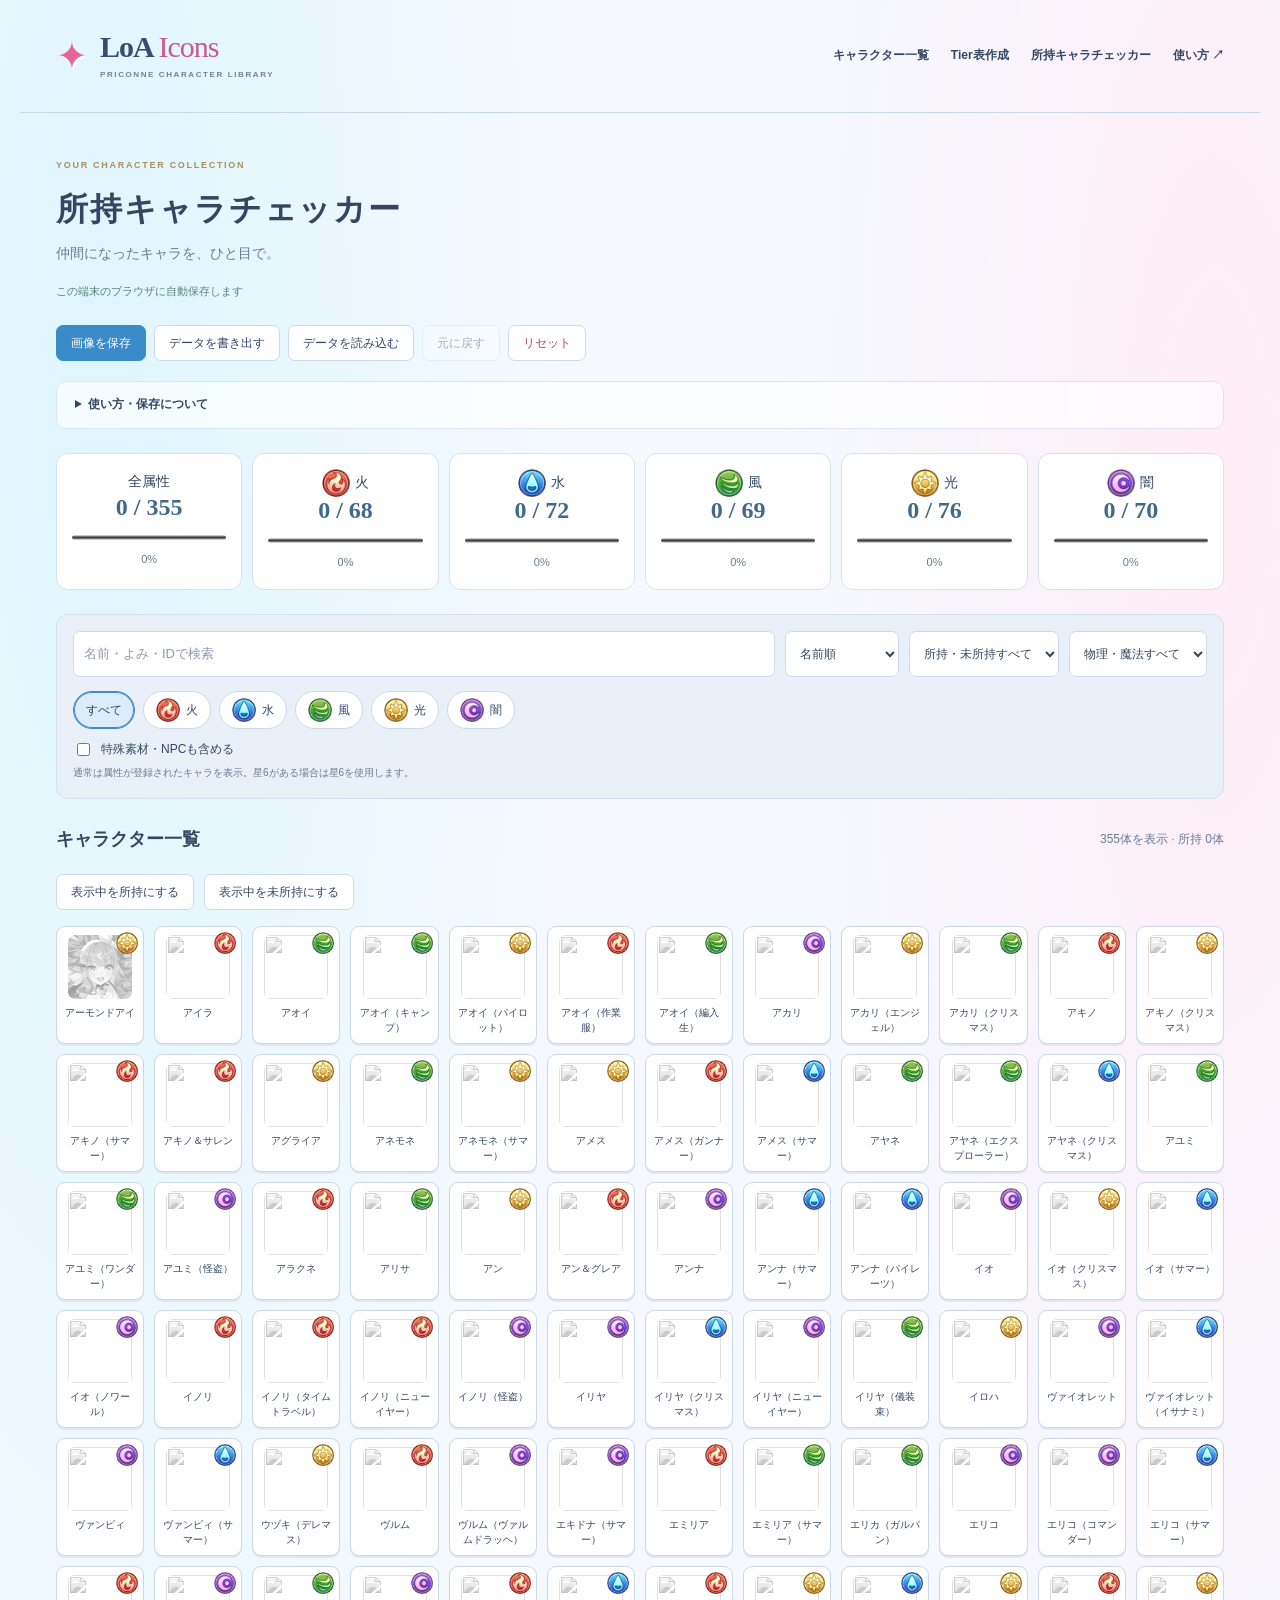
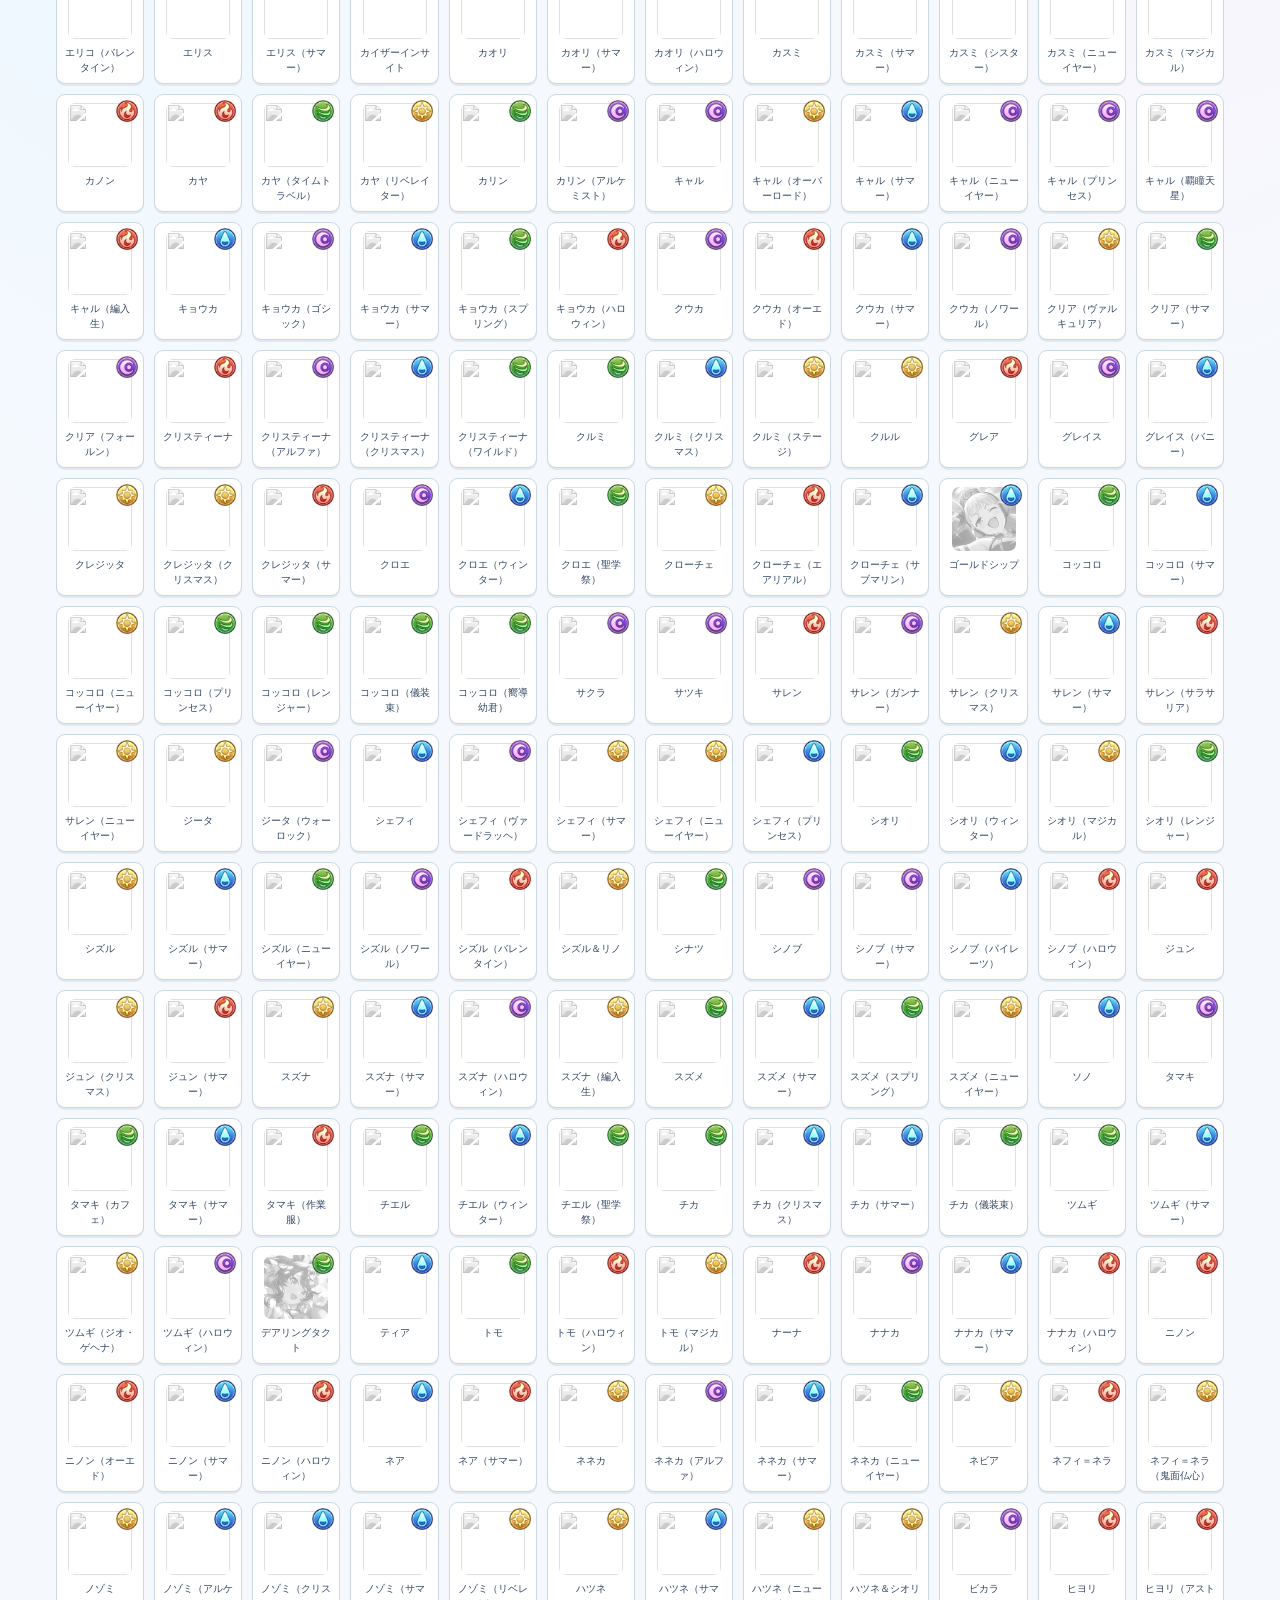
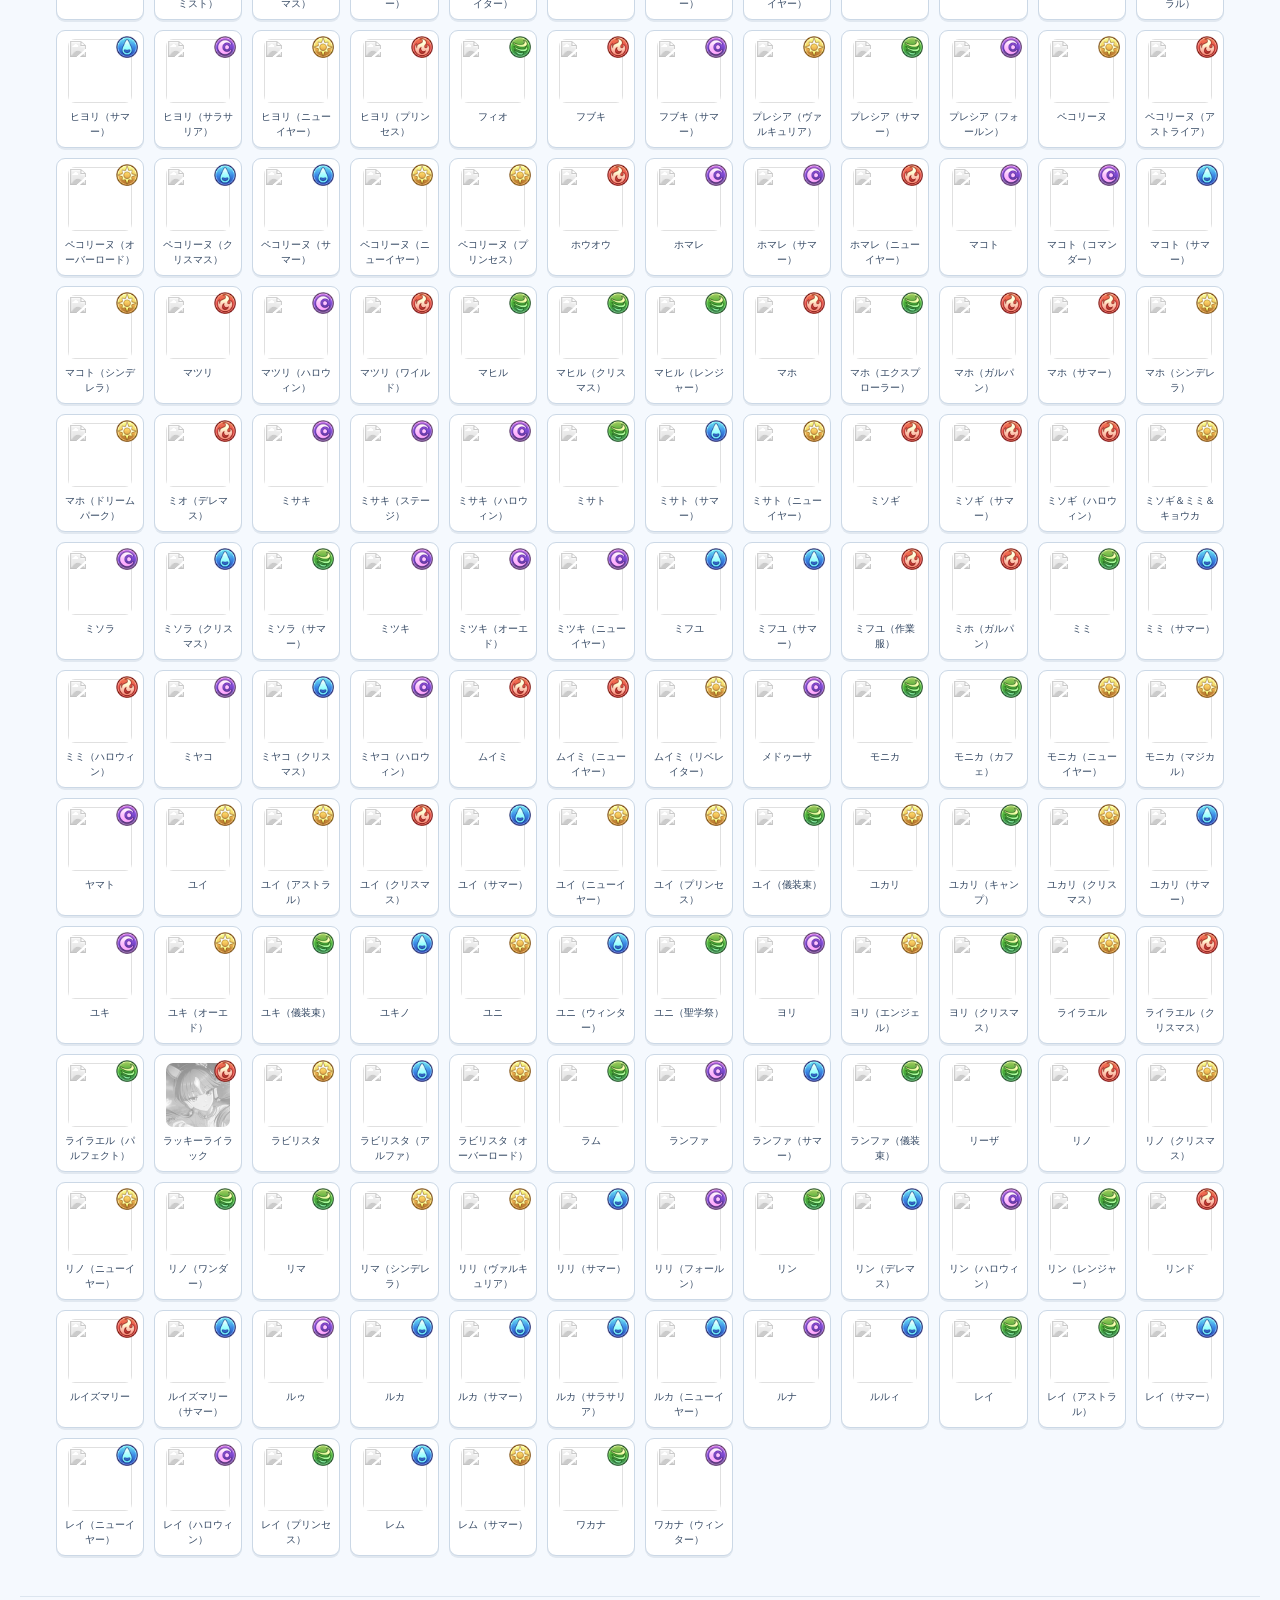
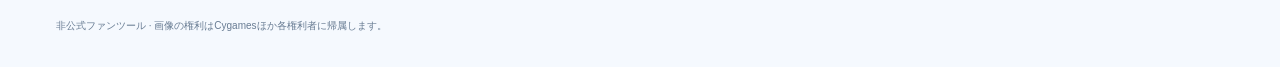
==== site/owned.html @ a9ca0b7a "Add editable tier lists and ownership checker with element icons" ====
<!doctype html><html lang="ja"><head><meta charset="utf-8"><meta name="viewport" content="width=device-width,initial-scale=1"><title>所持キャラチェッカー｜LoA Icons</title><link rel="stylesheet" href="style.css?v=tools1"><link rel="stylesheet" href="tools.css?v=tools1"></head><body data-tool="owned"><header class="top"><a class="brand" href="./"><span class="brand-gem" aria-hidden="true">✦</span><span class="brand-title">LoA <b>Icons</b><small>PRICONNE CHARACTER LIBRARY</small></span></a><nav><a href="./#library">キャラクター一覧</a><a href="tier.html">Tier表作成</a><a href="owned.html">所持キャラチェッカー</a><a class="source" href="./#guide">使い方 <span aria-hidden="true">↗</span></a></nav></header><main class="workshop"><section class="tool-intro"><span class="section-kicker">YOUR CHARACTER COLLECTION</span><h1>所持キャラチェッカー</h1><p>仲間になったキャラを、ひと目で。</p><span id="save-status" role="status">この端末のブラウザに自動保存します</span></section>
 <div class="tool-actions"><button id="download-image" class="primary">画像を保存</button><button id="backup">データを書き出す</button><label class="file-button">データを読み込む<input type="file" id="restore" accept="application/json,.json"></label><button id="undo">元に戻す</button><button id="reset" class="danger">リセット</button></div>
 <details class="tool-guide"><summary>使い方・保存について</summary><p>キャラをクリックすると所持／未所持が切り替わります。「表示中を所持にする」で絞り込んだ範囲をまとめて登録できます。所持情報はTier表の絞り込みにも反映されます。</p><p>保存先はこの端末・このブラウザです。端末を移す前やブラウザのデータ削除前には「データを書き出す」でバックアップしてください。画像出力はPNGです。所持データとTier表のバックアップはそれぞれ別です。</p></details>
 <section id="editor"></section>
 <section class="tool-filter" aria-label="キャラクターの絞り込み"><div class="filter-top"><input id="tool-search" type="search" aria-label="キャラを検索" placeholder="名前・よみ・IDで検索"><select id="tool-sort" aria-label="並び順"><option value="name">名前順</option><option value="formation">隊列順</option><option value="id-desc">IDの大きい順</option></select><select id="owned-filter" aria-label="所持状態"><option value="all">所持・未所持すべて</option><option value="yes">所持のみ</option><option value="no">未所持のみ</option></select><select id="attack-filter" aria-label="攻撃方法"><option value="all">物理・魔法すべて</option><option>物理</option><option>魔法</option></select></div><div id="elements" class="element-filters" aria-label="属性"></div><label class="special-toggle"><input type="checkbox" id="include-special">特殊素材・NPCも含める</label><small>通常は属性が登録されたキャラを表示。星6がある場合は星6を使用します。</small></section>
 <section id="collection"><div class="collection-heading"><h2>キャラクター一覧</h2><span id="tool-count" aria-live="polite">読み込み中…</span></div><div id="bulk-actions"></div><div id="pool" class="mini-grid"></div><p id="no-results" hidden>条件に一致するキャラはいません。</p></section><p id="tool-message" role="status"></p></main><footer>非公式ファンツール · 画像の権利はCygamesほか各権利者に帰属します。</footer><script src="formation.js?v=formation1" defer></script><script src="tools.js?v=tools1" defer></script></body></html>
---- site/style.css ----
:root{--ink:#334762;--muted:#687c93;--blue:#2488ce;--pink:#e56699;--gold:#ceb98a;--line:#dce5ef;--paper:#f5f9fe}*{box-sizing:border-box}html{scroll-behavior:smooth;scroll-padding-top:24px}body{margin:0;color:var(--ink);background:radial-gradient(ellipse at 8% 7%,#dff6ff 0,transparent 28%),radial-gradient(ellipse at 95% 10%,#ffedf7 0,transparent 25%),#f5f9fe;font:14px/1.8 -apple-system,BlinkMacSystemFont,'Hiragino Kaku Gothic ProN','Noto Sans JP',sans-serif}button,input,select,textarea{font:inherit}button,a,select{-webkit-tap-highlight-color:transparent}a{color:inherit}button{cursor:pointer}button:focus-visible,a:focus-visible,select:focus-visible,input:focus-visible{outline:3px solid #da5691;outline-offset:4px}.top{max-width:1240px;margin:auto;padding:22px 36px;display:flex;justify-content:space-between;align-items:center;border-bottom:1px solid #c6d9eb}.brand{display:flex;align-items:center;gap:12px;text-decoration:none}.brand-gem{font-size:38px;color:var(--pink);text-shadow:2px 2px 0 white}.brand-title{font:700 30px/1.05 Georgia,serif;letter-spacing:-1px;color:#354d71}.brand-title b{color:#c95b8b;font-weight:500}.brand-title small{display:block;font:600 8px/1.5 sans-serif;letter-spacing:1.6px;color:#71829b;margin-top:7px}.top nav{display:flex;gap:28px;font-size:12px;font-weight:600}.top nav a{text-decoration:none}.top nav a:hover{color:var(--pink)}main{max-width:1240px;margin:auto;padding:0 36px}.intro{position:relative;display:grid;grid-template-columns:1.15fr 1fr;align-items:center;padding:44px 18px 0;gap:20px}.eyebrow{color:#6a88ac;font-size:10px;font-weight:700;letter-spacing:.15em}.eyebrow>span{color:var(--pink);font-size:20px;vertical-align:middle;margin-right:7px}h1{font-size:clamp(25px,3.3vw,40px);line-height:1.65;font-weight:750;letter-spacing:.045em;margin:17px 0 12px}h1 em{font-style:normal;color:#398dc5;position:relative}h1 em:after{content:'';position:absolute;left:0;bottom:-7px;width:100%;height:5px;background:linear-gradient(90deg,#a6dff5,#f4bbd5);border-radius:50%}.intro p{color:var(--muted);font-size:13px;line-height:2}.hero-link{display:inline-flex;align-items:center;gap:35px;text-decoration:none;margin-top:12px;color:#fff;background:#d95c90;padding:10px 24px;border:1px solid #cb4c7f;border-radius:30px;box-shadow:inset 0 1px 0 #ffffff80,0 4px 0 #e9cddd;font-size:12px;font-weight:700}.hero-link:hover{background:#c34b7e}.hero-art{position:relative;height:290px;isolation:isolate}.orbit{position:absolute;width:290px;height:250px;left:50%;top:10px;transform:translateX(-50%) rotate(-15deg);border:1px solid #c3ddec;border-radius:50%;background:radial-gradient(ellipse,#ffffffc7,transparent 70%)}.orbit:after{content:'';position:absolute;inset:-18px 16px;border:1px dashed #b6d7ec;border-radius:50%;transform:rotate(40deg)}.hero-portrait{position:absolute;top:70px;left:50%;padding:7px 7px 0;background:linear-gradient(#fff,#f9f4ed);border:1px solid var(--gold);outline:3px solid #ffffffa6;border-radius:15px;box-shadow:0 12px 25px #466b8c23;text-align:center;width:134px}.hero-portrait img{display:block;width:118px;height:118px;border-radius:9px}.hero-portrait span{display:block;font-size:10px;font-weight:700;padding:5px}.kokkoro{transform:translateX(-155%) rotate(-13deg);top:91px}.pecorine{transform:translateX(-50%) rotate(-2deg);z-index:2;top:36px;width:150px}.pecorine img{width:134px;height:134px}.kyaru{transform:translateX(53%) rotate(13deg);top:91px}.hero-caption{position:absolute;bottom:0;width:100%;text-align:center;letter-spacing:.18em;font-size:8px;color:#7f8aa2}.spark{position:absolute;color:#d6ae65;font-size:35px}.spark-one{left:12%;top:16px}.spark-two{right:13%;top:23px;font-size:22px}.facts{grid-column:1/-1;display:flex;justify-content:center;align-items:center;gap:0;flex-wrap:wrap;font-size:11px;color:var(--muted);margin-top:20px;padding:16px 0;border-top:1px solid #d7e3ef;border-bottom:1px solid #d7e3ef}.facts>span{padding:0 32px;border-right:1px solid #d7e3ef}.facts>span:last-child{border:0}.facts b{color:#435b7d;font:600 25px/1 Georgia,serif;margin-right:7px;font-variant-numeric:tabular-nums}.live-dot{display:inline-block;width:6px;height:6px;background:#6cad94;border-radius:50%;margin-right:7px}.format-label{margin-left:14px;background:#e8eef8;border:1px solid #d9e3f2;border-radius:4px;padding:2px 6px;font-size:10px}.library{padding-top:32px}.section-heading{display:flex;justify-content:space-between;align-items:end;margin-bottom:18px}.section-kicker{font-size:9px;letter-spacing:.19em;font-weight:650;color:#ac8f5d}.section-heading h2{font-size:21px;margin:2px 0 0;letter-spacing:.08em}.section-heading p{font-size:11px;color:var(--muted);margin:0 0 3px}.toolbar{display:flex;gap:12px;padding:12px;background:#e9f0f8;border:1px solid #d4e0ed;border-radius:12px;box-shadow:inset 0 1px 0 white}.searchbox{display:flex;align-items:center;gap:10px;border:1px solid #cddbe9;background:#fff;flex:1;padding:7px 14px;border-radius:7px;box-shadow:inset 0 2px 3px #5b88a909}.searchbox>span{font-size:27px;line-height:1;color:#78a5c9}input{border:0;background:transparent;width:100%;min-width:0;padding:5px;color:var(--ink);font-size:13px}input::placeholder{color:#8d9aaf}kbd{font:12px monospace;border:1px solid var(--line);border-radius:4px;padding:2px 6px;color:var(--muted)}select{border:1px solid #cddbe9;border-radius:7px;padding:10px;background:#fff;color:var(--ink);font-size:12px}.resultline{display:flex;justify-content:space-between;align-items:center;margin:9px 3px 14px;color:var(--muted);font-size:11px}.text-button{border:0;background:transparent;text-decoration:underline;color:#5c80a5}.grid{display:grid;grid-template-columns:repeat(6,minmax(0,1fr));gap:16px}.card{position:relative;background:linear-gradient(155deg,#fff 40%,#f3f7fd);border:1px solid #c9bb9f;border-radius:12px;padding:18px 12px 12px;min-width:0;box-shadow:inset 0 0 0 3px #fff,0 3px 0 #dce4ef;transition:transform .2s,box-shadow .2s}.card:before{content:'✧';position:absolute;top:6px;right:10px;color:#cbb183;font-size:15px}.card:hover{transform:translateY(-4px);box-shadow:inset 0 0 0 3px #fff,0 8px 20px #537ba320;border-color:#b99555}.portrait{width:100px;height:100px;display:block;margin:2px auto 12px;border-radius:10px;box-shadow:0 0 0 2px #fff,0 0 0 3px #d9c390,0 5px 10px #57748a20}.card h2{font-size:12px;line-height:1.6;margin:0;min-height:39px;text-align:center;font-weight:700;overflow-wrap:anywhere}.asset-id{font:9px/1.8 ui-monospace,monospace;color:#8b96a7;text-align:center;margin:4px 0 10px;letter-spacing:.03em}.variants{display:flex;justify-content:center;gap:4px;min-height:28px;margin-bottom:12px;flex-wrap:wrap}.variant{padding:3px 8px;border:1px solid #d8e0ec;border-radius:5px;font-size:10px;background:white;color:#7b89a0}.variant[aria-pressed=true]{background:#fff0f6;color:#bf4d80;border-color:#e3a9c3;font-weight:700;box-shadow:inset 0 1px 0 white}.copy{background:linear-gradient(#68c4f6 0,#3c9fe0 45%,#2784cc 49%,#3e9ee5 100%);border:1px solid #bda67b;color:#fff;text-shadow:0 1px 1px #2a6290;border-radius:7px;width:100%;padding:9px 2px;font-size:11px;font-weight:700;box-shadow:inset 0 0 0 2px #ffffff80,0 2px 0 #d1dce9}.copy:hover{filter:brightness(1.08)}.links{display:flex;justify-content:center;gap:10px;font-size:9px;color:var(--muted);margin-top:11px;white-space:nowrap}.links a{text-decoration:none}.links button{font-size:9px!important}.links a:hover{text-decoration:underline}.more{display:block;margin:32px auto;border:1px solid #c6b38e;background:linear-gradient(#fff,#edf3fa);color:#587493;padding:10px 40px;border-radius:8px;box-shadow:inset 0 0 0 2px #fff;font-size:12px}.empty{text-align:center;padding:60px 12px}.help{display:grid;grid-template-columns:1fr 1.4fr;gap:40px;border:1px solid #d6dfeb;border-radius:12px;background:#ffffffa6;margin:44px 0 32px;padding:28px 32px}.help h2{font-size:15px;margin:7px 0}.help p,.help small{font-size:12px;color:var(--muted)}footer{max-width:1240px;margin:auto;padding:20px 36px 32px;font-size:10px;color:var(--muted);border-top:1px solid var(--line)}footer a{margin-left:16px}#toast{position:fixed;bottom:26px;left:50%;transform:translate(-50%,15px);opacity:0;background:#365776;color:white;border:1px solid #afcce0;border-radius:10px;padding:13px 22px;box-shadow:0 6px 25px #26435b30;pointer-events:none;transition:opacity .15s,transform .15s;font-size:12px;z-index:10}#toast.show{opacity:1;transform:translate(-50%,0)}dialog{border:1px solid var(--gold);border-radius:14px;max-width:min(600px,90vw);padding:24px;color:var(--ink)}dialog::backdrop{background:#263d5b77}textarea{width:100%;min-height:110px;font-size:13px}dialog button{padding:8px 20px;margin-top:12px}[hidden]{display:none!important}@media(max-width:1100px){.grid{grid-template-columns:repeat(5,minmax(0,1fr))}.intro{padding-left:0;padding-right:0}.hero-art{transform:scale(.88)}}@media(max-width:850px){.grid{grid-template-columns:repeat(4,minmax(0,1fr))}.intro{grid-template-columns:1fr 1fr}.hero-art{transform:scale(.72);margin:0 -30px}.intro p{font-size:12px}.facts>span{padding:0 20px}}@media(max-width:650px){.top{padding:17px 20px}.top nav{gap:14px;font-size:10px}.brand-title{font-size:25px}.brand-title small{font-size:6px}.brand-gem{font-size:29px}main{padding:0 18px}.intro{grid-template-columns:1fr;padding-top:27px;gap:0;text-align:center}.intro-copy{z-index:3}h1{font-size:28px}.hero-art{height:250px;transform:scale(.8);margin:-5px 0 -20px}.facts{margin-top:0;padding:15px 0}.facts>span{padding:0 12px;font-size:10px}.facts b{font-size:22px}.format-label{display:none}.grid{grid-template-columns:repeat(3,minmax(0,1fr));gap:12px}.section-heading{align-items:start;gap:8px}.section-heading h2{font-size:19px}.section-heading p{max-width:125px;font-size:10px;text-align:right;padding-top:14px}.toolbar{padding:8px;gap:8px}.searchbox{padding:6px 8px}.searchbox input{font-size:12px}kbd{display:none}select{max-width:100px;font-size:11px}.portrait{width:86px;height:86px}.card{padding:15px 9px 12px}.help{grid-template-columns:1fr;gap:20px;padding:24px}.help p{margin-bottom:0}footer{padding:20px}#toast{width:90%;text-align:center}}@media(max-width:440px){.grid{grid-template-columns:repeat(2,minmax(0,1fr))}.portrait{width:100px;height:100px}.brand-title small{letter-spacing:.9px}.top nav>a:first-child{display:none}.card h2{font-size:13px}.copy{font-size:12px}.links{font-size:10px}.facts>span{padding:0 10px}.hero-art{transform:scale(.72);margin-top:-12px;margin-bottom:-28px}.toolbar{flex-wrap:wrap}.searchbox{flex-basis:100%}select{max-width:none;width:100%}.section-heading p{max-width:118px}}@media(prefers-reduced-motion:reduce){html{scroll-behavior:auto}*{transition:none!important}}

.export-panel{display:flex;align-items:center;flex-wrap:wrap;gap:12px 24px;margin-bottom:20px;padding:18px 22px;border:1px solid #c7dfd7;border-radius:12px;background:#f0faf6}.export-panel strong{font-size:14px;color:#385e55}.export-panel p{font-size:11px;color:#647f76;margin:4px 0 0}.export-button{margin-left:auto;display:inline-block;text-decoration:none;background:#3c806b;color:#fff;border:1px solid #33725f;border-radius:8px;padding:11px 17px;font-size:12px;font-weight:700;box-shadow:inset 0 1px #ffffff55}.export-button:hover{background:#306d5b}.export-panel small{width:100%;font-size:10px;color:#6e8179}@media(max-width:650px){.export-panel{padding:16px}.export-button{margin-left:0;width:100%;text-align:center}.export-panel p{line-height:1.8}}

.top nav{flex-wrap:wrap;justify-content:flex-end;gap:12px 22px}@media(max-width:650px){.top{flex-wrap:wrap;gap:16px}.top nav{width:100%;justify-content:space-between;gap:8px}.top nav>a:first-child{display:block}}
---- site/tools.css ----
.workshop{padding-bottom:40px}.tool-intro{padding:38px 0 24px;position:relative}.tool-intro h1{margin:6px 0;font-size:32px;letter-spacing:.06em}.tool-intro p{color:var(--muted);margin:0}.tool-intro #save-status{display:block;font-size:11px;color:#578477;margin-top:15px}.tool-actions{display:flex;gap:8px;flex-wrap:wrap;margin-bottom:20px}.workshop button,.file-button{border:1px solid #cddbe9;border-radius:7px;background:white;color:var(--ink);padding:8px 14px;font-size:12px;cursor:pointer;line-height:1.5}.workshop button:hover,.file-button:hover{border-color:#9bb7d4;background:#f1f6fc}.workshop button:disabled{opacity:.4;cursor:default}.workshop .primary{background:#398bca;border-color:#398bca;color:white}.workshop .danger{color:#ad4b67}.file-button input{display:none}.tool-guide{background:#ffffffa6;border:1px solid var(--line);border-radius:10px;padding:12px 18px;margin-bottom:24px;font-size:12px}.tool-guide summary{cursor:pointer;font-weight:600}.tool-guide p{color:var(--muted)}.tool-filter{background:#e9f0f8;border:1px solid #d4e0ed;border-radius:12px;padding:16px;margin:24px 0}.filter-top{display:flex;gap:10px;flex-wrap:wrap}.filter-top input{background:white;border:1px solid #cddbe9;border-radius:7px;flex:1;min-width:180px;padding:10px}.filter-top select{max-width:none}.element-filters{display:flex;gap:8px;flex-wrap:wrap;margin:14px 0 10px}.element-filters button{display:flex;align-items:center;gap:6px;padding:6px 12px;border-radius:24px}.element-filters img{width:24px;height:24px}.element-filters button[aria-pressed=true]{background:#dcecfb;border-color:#438ac7;box-shadow:inset 0 0 0 1px #438ac7}.special-toggle{font-size:12px;display:inline-flex;align-items:center;gap:8px}.special-toggle input{width:auto}.tool-filter small{display:block;color:var(--muted);font-size:10px}.collection-heading{display:flex;justify-content:space-between;align-items:center;gap:10px;margin:18px 0}.collection-heading h2{font-size:18px;margin:0}.collection-heading span{font-size:12px;color:var(--muted)}.mini-grid{display:grid;grid-template-columns:repeat(auto-fill,minmax(88px,1fr));gap:10px;min-height:80px}.workshop .mini-card{padding:8px 4px;display:flex;position:relative;flex-direction:column;gap:6px;align-items:center;border:1px solid #cbd8e6;border-radius:9px;min-width:0;box-shadow:0 2px 0 #e1e8f0}.mini-card img{width:64px;height:64px;border-radius:7px}.mini-card span{font-size:10px;line-height:1.5;overflow-wrap:anywhere}.mini-card .element-mark{position:absolute;right:5px;top:5px;width:22px;height:22px}.mini-card.owned{background:#eaf6ef;border-color:#79b39b}.mini-card.owned:after{content:'✓';position:absolute;top:56px;right:5px;border-radius:50%;background:#36765c;color:white;line-height:21px;width:21px;font-weight:bold}.owned-view .mini-card:not(.owned) img:first-child{filter:grayscale(1);opacity:.48}.owned-view .mini-card:not(.owned):hover img{filter:none;opacity:1}.board-title{font-size:22px!important;background:white;border:1px solid #d2deea;border-radius:9px;padding:12px!important;margin-bottom:14px}.tier-toolbar{display:flex;align-items:center;gap:10px;flex-wrap:wrap;margin:12px 0}.tier-toolbar select{max-width:none}.tier-toolbar span{font-size:12px;color:var(--muted)}.tier-row{display:grid;grid-template-columns:130px 1fr 70px;border:1px solid #cfdce8;border-bottom:0;background:#fff;min-height:112px}.tier-row:first-child{border-radius:10px 10px 0 0;overflow:hidden}.tier-row:last-child{border-bottom:1px solid #cfdce8;border-radius:0 0 10px 10px;overflow:hidden}.tier-label{background:var(--tier-color);display:flex;flex-direction:column;justify-content:center;gap:8px;padding:12px}.tier-label input[type=text]{background:#ffffffa6;border-radius:5px;text-align:center;font-weight:700;font-size:18px;color:#24364e}.tier-label input[type=color]{height:24px;width:30px;padding:0;border:0;cursor:pointer}.tier-label .label-tools{display:flex;justify-content:space-between;align-items:center}.tier-label button{padding:4px 6px;font-size:10px;background:#ffffffb0}.tier-row.active{box-shadow:inset 0 0 0 2px #398bca}.tier-slots{padding:10px;display:flex;align-content:flex-start;flex-wrap:wrap;gap:6px;min-width:0;min-height:110px}.tier-slots:empty:after{content:'ここへドラッグ、または配置先に選択';color:#99a7b8;font-size:11px;margin:auto}.tier-slots .mini-card{width:76px;padding:4px;box-shadow:none}.tier-slots .mini-card img{width:56px;height:56px}.tier-slots .mini-card .element-mark{width:19px;height:19px}.tier-slots .mini-card span{font-size:9px}.row-controls{padding:8px;display:flex;flex-direction:column;gap:4px;border-left:1px solid #edf1f6;justify-content:center}.row-controls button{padding:4px}.drop-active{outline:2px dashed #398bca;outline-offset:-3px;background:#edf6ff!important}.checker-summary{display:grid;grid-template-columns:repeat(6,1fr);gap:10px}.stat{background:#fff;border:1px solid #d5e3e9;border-radius:12px;padding:15px;text-align:center}.stat strong{display:block;font:700 24px Georgia,serif;color:#406a8c}.stat img{width:28px;height:28px;vertical-align:middle;margin-right:5px}.stat small{font-size:11px;color:var(--muted)}progress{width:100%;height:7px;accent-color:#609f8b}#bulk-actions{display:flex;gap:10px;flex-wrap:wrap;margin-bottom:16px}#tool-message{position:fixed;bottom:22px;left:50%;transform:translateX(-50%);background:#365776;color:white;border-radius:9px;padding:12px 20px;z-index:20;max-width:90vw;box-shadow:0 5px 24px #33476233;pointer-events:none}#tool-message:empty{display:none}@media(max-width:700px){.tool-intro h1{font-size:27px}.checker-summary{grid-template-columns:repeat(3,1fr)}.tier-row{grid-template-columns:90px 1fr 42px}.tier-label{padding:7px}.tier-label input[type=text]{font-size:14px}.row-controls{padding:4px}.tier-slots{padding:7px}.tier-slots .mini-card{width:62px}.tier-slots .mini-card img{width:48px;height:48px}.filter-top select{width:auto;flex:1}.mini-grid{grid-template-columns:repeat(auto-fill,minmax(78px,1fr))}.tool-actions button,.file-button{flex:1;text-align:center;white-space:nowrap}.tool-intro{padding-top:25px}.tier-toolbar select{width:auto;flex:1}}@media print{header,.tool-actions,.tool-guide,.tool-filter,#collection,.row-controls,.tier-toolbar,footer,#tool-message{display:none}.tier-row{break-inside:avoid}.workshop{max-width:none;padding:0}}

.tool-dialog{border:1px solid #c6d5e6;border-radius:16px;padding:24px;max-width:min(450px,90vw);color:#334762;box-shadow:0 20px 70px #243b6050}.tool-dialog::backdrop{background:#253a5d60}.tool-dialog p{margin:0 0 20px;line-height:1.8}.dialog-actions{display:flex;justify-content:flex-end;gap:12px}.dialog-actions button{padding:10px 18px;border:1px solid #c5d5e8;border-radius:9px;background:#fff;cursor:pointer}.dialog-actions .primary{background:#4b75b3;color:white}
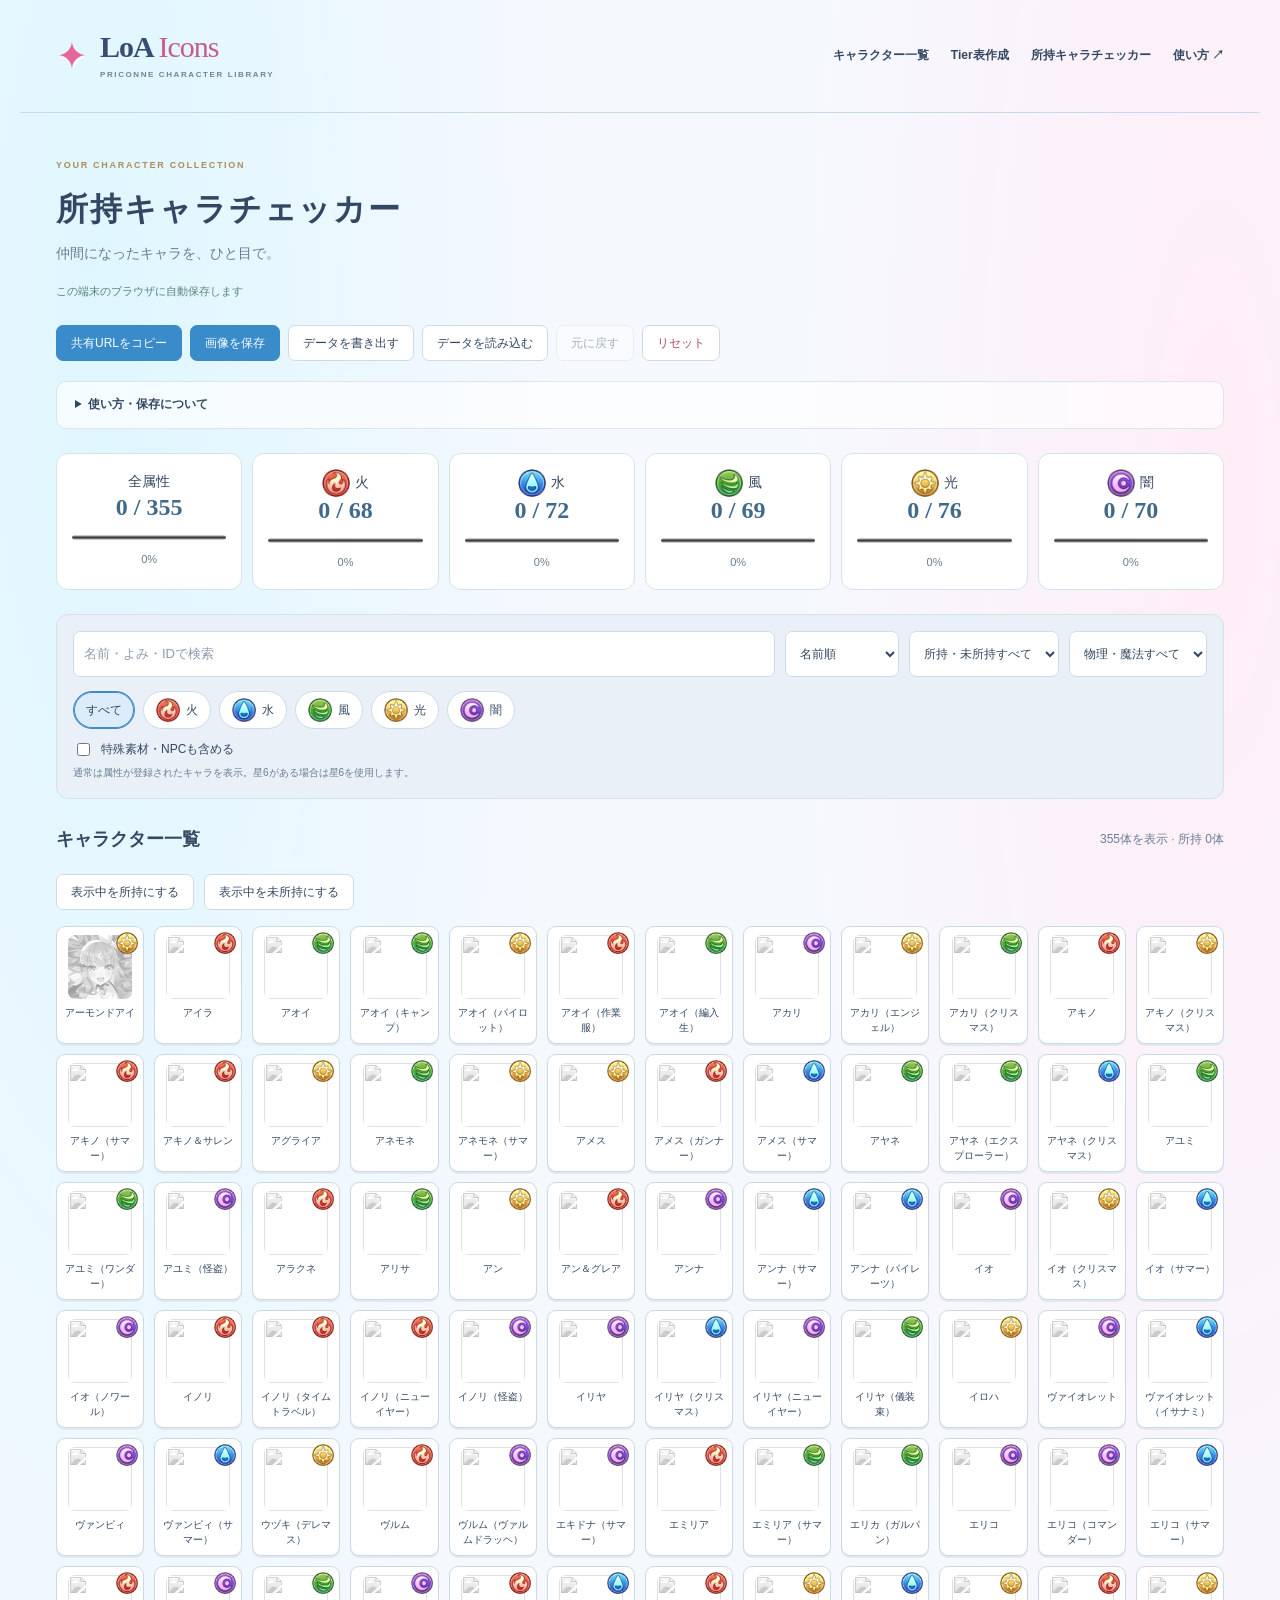
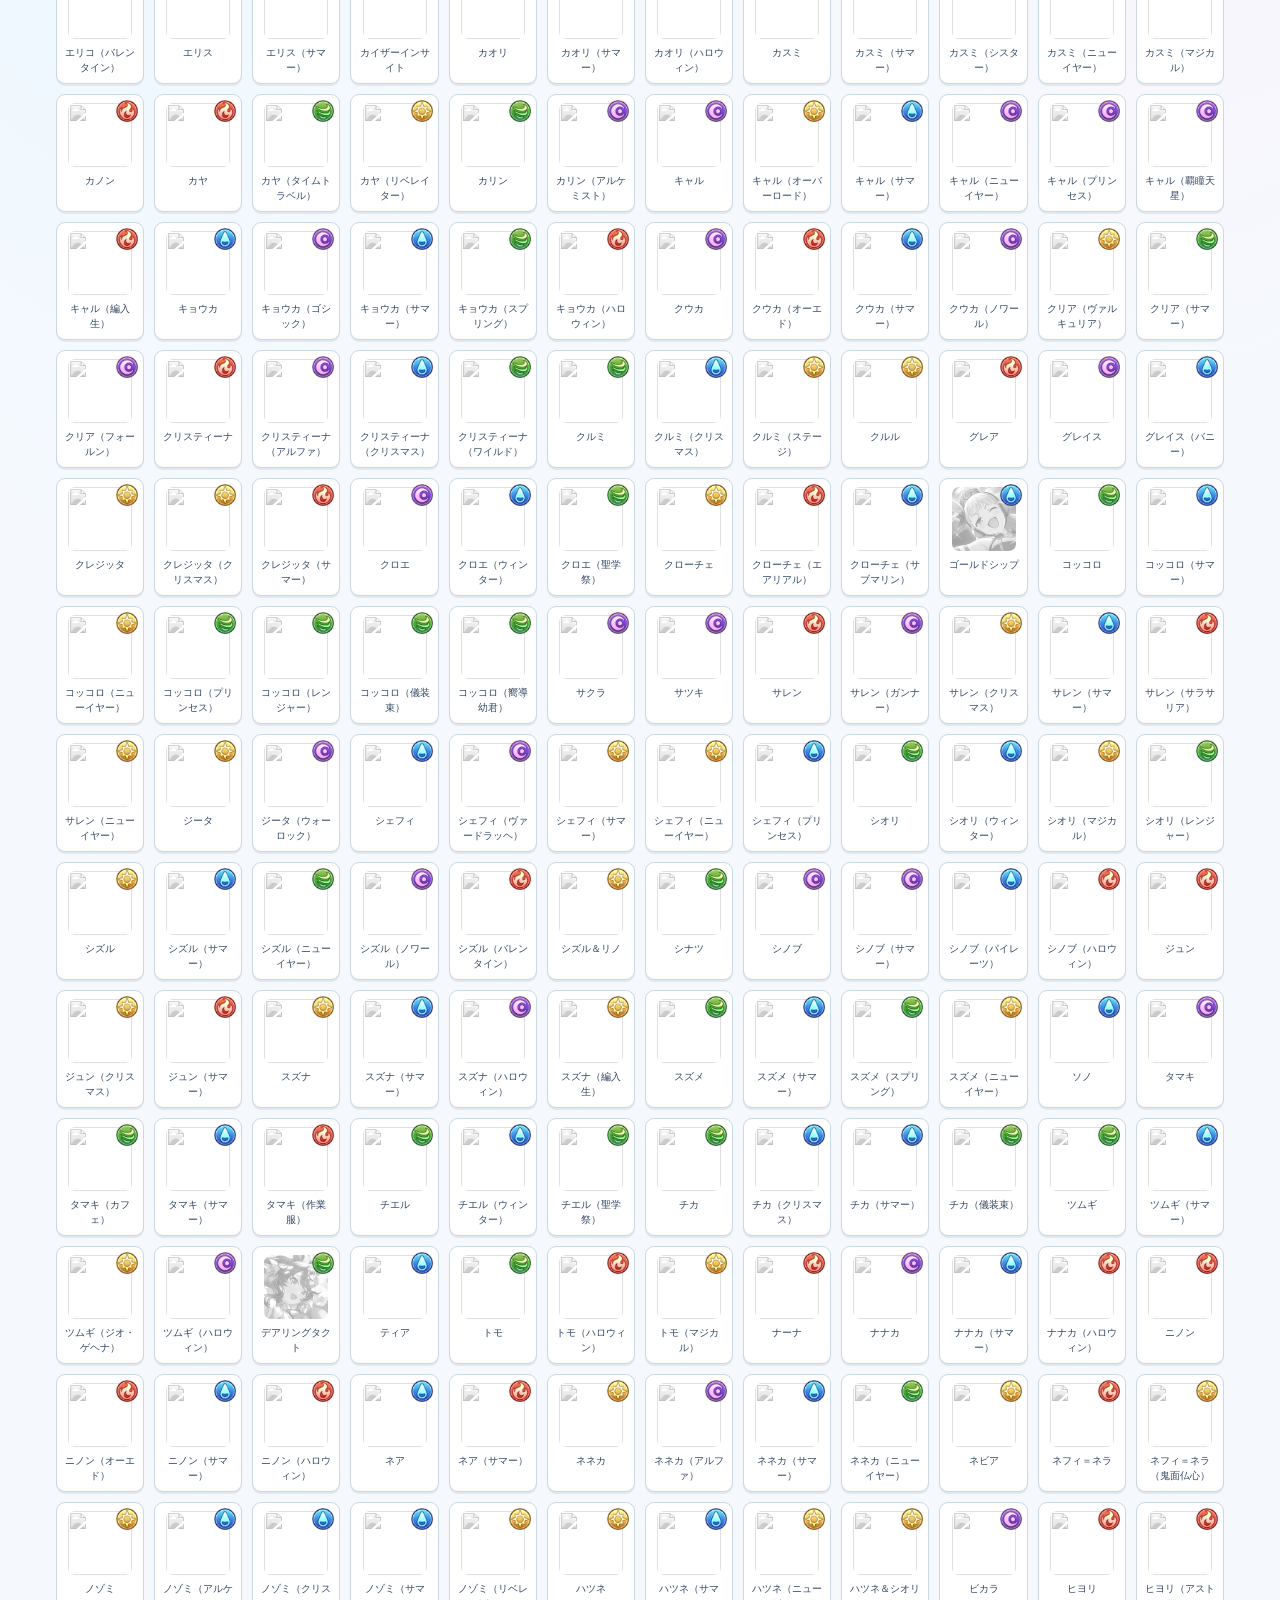
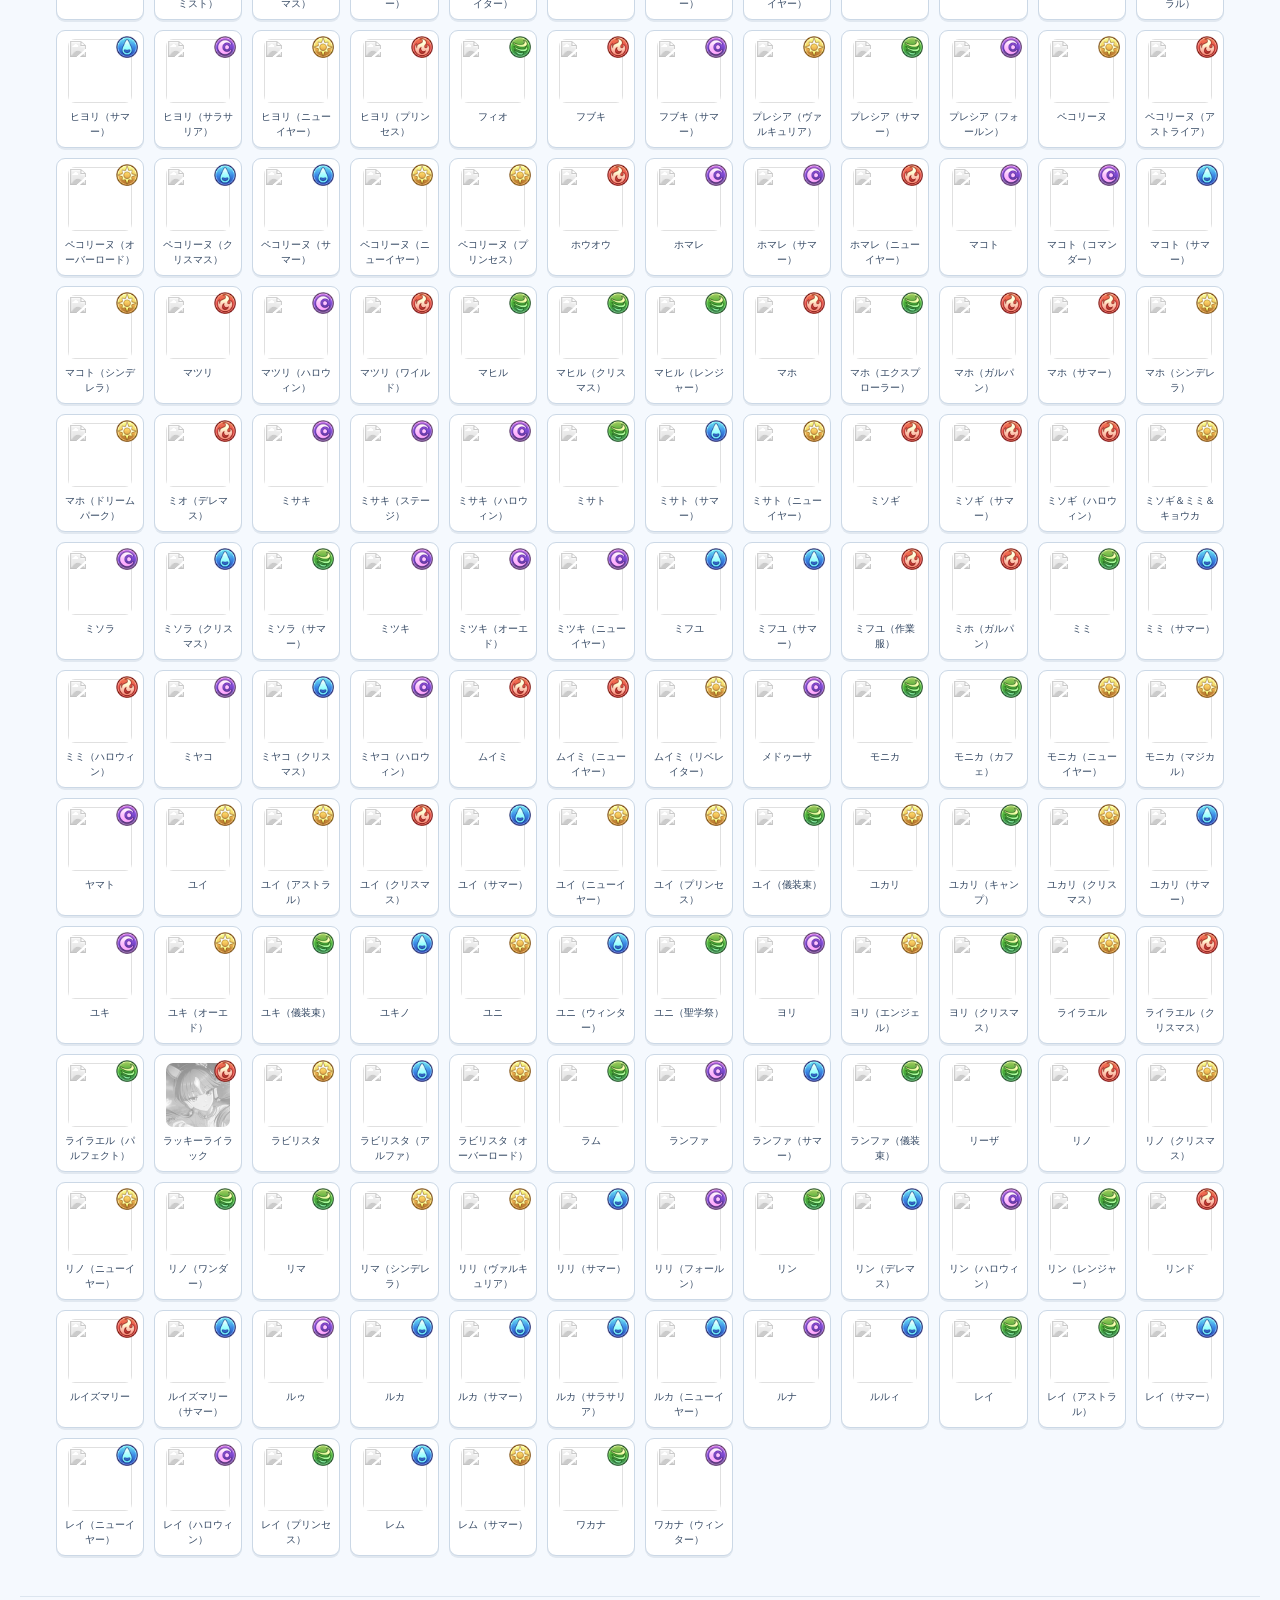
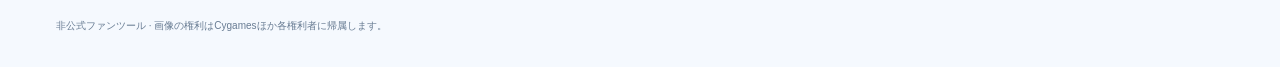
==== commit ded6f8b8: "Share tier lists and ownership snapshots through read-only URLs" ====
--- a/site/owned.html
+++ b/site/owned.html
@@ -1,6 +1,8 @@
-<!doctype html><html lang="ja"><head><meta charset="utf-8"><meta name="viewport" content="width=device-width,initial-scale=1"><title>所持キャラチェッカー｜LoA Icons</title><link rel="stylesheet" href="style.css?v=tools1"><link rel="stylesheet" href="tools.css?v=tools1"></head><body data-tool="owned"><header class="top"><a class="brand" href="./"><span class="brand-gem" aria-hidden="true">✦</span><span class="brand-title">LoA <b>Icons</b><small>PRICONNE CHARACTER LIBRARY</small></span></a><nav><a href="./#library">キャラクター一覧</a><a href="tier.html">Tier表作成</a><a href="owned.html">所持キャラチェッカー</a><a class="source" href="./#guide">使い方 <span aria-hidden="true">↗</span></a></nav></header><main class="workshop"><section class="tool-intro"><span class="section-kicker">YOUR CHARACTER COLLECTION</span><h1>所持キャラチェッカー</h1><p>仲間になったキャラを、ひと目で。</p><span id="save-status" role="status">この端末のブラウザに自動保存します</span></section>
- <div class="tool-actions"><button id="download-image" class="primary">画像を保存</button><button id="backup">データを書き出す</button><label class="file-button">データを読み込む<input type="file" id="restore" accept="application/json,.json"></label><button id="undo">元に戻す</button><button id="reset" class="danger">リセット</button></div>
- <details class="tool-guide"><summary>使い方・保存について</summary><p>キャラをクリックすると所持／未所持が切り替わります。「表示中を所持にする」で絞り込んだ範囲をまとめて登録できます。所持情報はTier表の絞り込みにも反映されます。</p><p>保存先はこの端末・このブラウザです。端末を移す前やブラウザのデータ削除前には「データを書き出す」でバックアップしてください。画像出力はPNGです。所持データとTier表のバックアップはそれぞれ別です。</p></details>
+<!doctype html><html lang="ja"><head><meta charset="utf-8"><meta name="viewport" content="width=device-width,initial-scale=1"><title>所持キャラチェッカー｜LoA Icons</title><link rel="stylesheet" href="style.css?v=tools1"><link rel="stylesheet" href="tools.css?v=share1"></head><body data-tool="owned"><header class="top"><a class="brand" href="./"><span class="brand-gem" aria-hidden="true">✦</span><span class="brand-title">LoA <b>Icons</b><small>PRICONNE CHARACTER LIBRARY</small></span></a><nav><a href="./#library">キャラクター一覧</a><a href="tier.html">Tier表作成</a><a href="owned.html">所持キャラチェッカー</a><a class="source" href="./#guide">使い方 <span aria-hidden="true">↗</span></a></nav></header><main class="workshop"><section class="tool-intro"><span class="section-kicker">YOUR CHARACTER COLLECTION</span><h1>所持キャラチェッカー</h1><p>仲間になったキャラを、ひと目で。</p><span id="save-status" role="status">この端末のブラウザに自動保存します</span></section>
+ <section id="share-notice" class="share-notice" hidden></section>
+ <div class="tool-actions"><button id="share" class="primary">共有URLをコピー</button><button id="download-image" class="primary">画像を保存</button><button id="backup">データを書き出す</button><label class="file-button">データを読み込む<input type="file" id="restore" accept="application/json,.json"></label><button id="undo">元に戻す</button><button id="reset" class="danger">リセット</button></div>
+ <section id="share-link" class="share-link" hidden></section>
+ <details class="tool-guide"><summary>使い方・保存について</summary><p>キャラをクリックすると所持／未所持が切り替わります。「表示中を所持にする」で絞り込んだ範囲をまとめて登録できます。所持情報はTier表の絞り込みにも反映されます。</p><p>保存先はこの端末・このブラウザです。端末を移す前やブラウザのデータ削除前には「データを書き出す」でバックアップしてください。画像出力はPNGです。所持データとTier表のバックアップはそれぞれ別です。</p><p>「共有URLをコピー」でクランなどに共有できます。URLは作成時点の内容を保持し、後から編集しても以前のURLは変わりません。共有先では閲覧用で開き、保存済みの自分のデータは上書きしません。更新した内容を伝えるときはURLを作り直してください。</p></details>
  <section id="editor"></section>
- <section class="tool-filter" aria-label="キャラクターの絞り込み"><div class="filter-top"><input id="tool-search" type="search" aria-label="キャラを検索" placeholder="名前・よみ・IDで検索"><select id="tool-sort" aria-label="並び順"><option value="name">名前順</option><option value="formation">隊列順</option><option value="id-desc">IDの大きい順</option></select><select id="owned-filter" aria-label="所持状態"><option value="all">所持・未所持すべて</option><option value="yes">所持のみ</option><option value="no">未所持のみ</option></select><select id="attack-filter" aria-label="攻撃方法"><option value="all">物理・魔法すべて</option><option>物理</option><option>魔法</option></select></div><div id="elements" class="element-filters" aria-label="属性"></div><label class="special-toggle"><input type="checkbox" id="include-special">特殊素材・NPCも含める</label><small>通常は属性が登録されたキャラを表示。星6がある場合は星6を使用します。</small></section>
- <section id="collection"><div class="collection-heading"><h2>キャラクター一覧</h2><span id="tool-count" aria-live="polite">読み込み中…</span></div><div id="bulk-actions"></div><div id="pool" class="mini-grid"></div><p id="no-results" hidden>条件に一致するキャラはいません。</p></section><p id="tool-message" role="status"></p></main><footer>非公式ファンツール · 画像の権利はCygamesほか各権利者に帰属します。</footer><script src="formation.js?v=formation1" defer></script><script src="tools.js?v=tools1" defer></script></body></html>+ <section class="tool-filter" aria-label="キャラクターの絞り込み"><div class="filter-top"><input id="tool-search" type="search" maxlength="200" aria-label="キャラを検索" placeholder="名前・よみ・IDで検索"><select id="tool-sort" aria-label="並び順"><option value="name">名前順</option><option value="formation">隊列順</option><option value="id-desc">IDの大きい順</option></select><select id="owned-filter" aria-label="所持状態"><option value="all">所持・未所持すべて</option><option value="yes">所持のみ</option><option value="no">未所持のみ</option></select><select id="attack-filter" aria-label="攻撃方法"><option value="all">物理・魔法すべて</option><option>物理</option><option>魔法</option></select></div><div id="elements" class="element-filters" aria-label="属性"></div><label class="special-toggle"><input type="checkbox" id="include-special">特殊素材・NPCも含める</label><small>通常は属性が登録されたキャラを表示。星6がある場合は星6を使用します。</small></section>
+ <section id="collection"><div class="collection-heading"><h2>キャラクター一覧</h2><span id="tool-count" aria-live="polite">読み込み中…</span></div><div id="bulk-actions"></div><div id="pool" class="mini-grid"></div><p id="no-results" hidden>条件に一致するキャラはいません。</p></section><p id="tool-message" role="status"></p></main><footer>非公式ファンツール · 画像の権利はCygamesほか各権利者に帰属します。</footer><script src="formation.js?v=formation1" defer></script><script src="share.js?v=share1" defer></script><script src="tools.js?v=share1" defer></script></body></html>
--- a/site/tools.css
+++ b/site/tools.css
@@ -1,3 +1,6 @@
 .workshop{padding-bottom:40px}.tool-intro{padding:38px 0 24px;position:relative}.tool-intro h1{margin:6px 0;font-size:32px;letter-spacing:.06em}.tool-intro p{color:var(--muted);margin:0}.tool-intro #save-status{display:block;font-size:11px;color:#578477;margin-top:15px}.tool-actions{display:flex;gap:8px;flex-wrap:wrap;margin-bottom:20px}.workshop button,.file-button{border:1px solid #cddbe9;border-radius:7px;background:white;color:var(--ink);padding:8px 14px;font-size:12px;cursor:pointer;line-height:1.5}.workshop button:hover,.file-button:hover{border-color:#9bb7d4;background:#f1f6fc}.workshop button:disabled{opacity:.4;cursor:default}.workshop .primary{background:#398bca;border-color:#398bca;color:white}.workshop .danger{color:#ad4b67}.file-button input{display:none}.tool-guide{background:#ffffffa6;border:1px solid var(--line);border-radius:10px;padding:12px 18px;margin-bottom:24px;font-size:12px}.tool-guide summary{cursor:pointer;font-weight:600}.tool-guide p{color:var(--muted)}.tool-filter{background:#e9f0f8;border:1px solid #d4e0ed;border-radius:12px;padding:16px;margin:24px 0}.filter-top{display:flex;gap:10px;flex-wrap:wrap}.filter-top input{background:white;border:1px solid #cddbe9;border-radius:7px;flex:1;min-width:180px;padding:10px}.filter-top select{max-width:none}.element-filters{display:flex;gap:8px;flex-wrap:wrap;margin:14px 0 10px}.element-filters button{display:flex;align-items:center;gap:6px;padding:6px 12px;border-radius:24px}.element-filters img{width:24px;height:24px}.element-filters button[aria-pressed=true]{background:#dcecfb;border-color:#438ac7;box-shadow:inset 0 0 0 1px #438ac7}.special-toggle{font-size:12px;display:inline-flex;align-items:center;gap:8px}.special-toggle input{width:auto}.tool-filter small{display:block;color:var(--muted);font-size:10px}.collection-heading{display:flex;justify-content:space-between;align-items:center;gap:10px;margin:18px 0}.collection-heading h2{font-size:18px;margin:0}.collection-heading span{font-size:12px;color:var(--muted)}.mini-grid{display:grid;grid-template-columns:repeat(auto-fill,minmax(88px,1fr));gap:10px;min-height:80px}.workshop .mini-card{padding:8px 4px;display:flex;position:relative;flex-direction:column;gap:6px;align-items:center;border:1px solid #cbd8e6;border-radius:9px;min-width:0;box-shadow:0 2px 0 #e1e8f0}.mini-card img{width:64px;height:64px;border-radius:7px}.mini-card span{font-size:10px;line-height:1.5;overflow-wrap:anywhere}.mini-card .element-mark{position:absolute;right:5px;top:5px;width:22px;height:22px}.mini-card.owned{background:#eaf6ef;border-color:#79b39b}.mini-card.owned:after{content:'✓';position:absolute;top:56px;right:5px;border-radius:50%;background:#36765c;color:white;line-height:21px;width:21px;font-weight:bold}.owned-view .mini-card:not(.owned) img:first-child{filter:grayscale(1);opacity:.48}.owned-view .mini-card:not(.owned):hover img{filter:none;opacity:1}.board-title{font-size:22px!important;background:white;border:1px solid #d2deea;border-radius:9px;padding:12px!important;margin-bottom:14px}.tier-toolbar{display:flex;align-items:center;gap:10px;flex-wrap:wrap;margin:12px 0}.tier-toolbar select{max-width:none}.tier-toolbar span{font-size:12px;color:var(--muted)}.tier-row{display:grid;grid-template-columns:130px 1fr 70px;border:1px solid #cfdce8;border-bottom:0;background:#fff;min-height:112px}.tier-row:first-child{border-radius:10px 10px 0 0;overflow:hidden}.tier-row:last-child{border-bottom:1px solid #cfdce8;border-radius:0 0 10px 10px;overflow:hidden}.tier-label{background:var(--tier-color);display:flex;flex-direction:column;justify-content:center;gap:8px;padding:12px}.tier-label input[type=text]{background:#ffffffa6;border-radius:5px;text-align:center;font-weight:700;font-size:18px;color:#24364e}.tier-label input[type=color]{height:24px;width:30px;padding:0;border:0;cursor:pointer}.tier-label .label-tools{display:flex;justify-content:space-between;align-items:center}.tier-label button{padding:4px 6px;font-size:10px;background:#ffffffb0}.tier-row.active{box-shadow:inset 0 0 0 2px #398bca}.tier-slots{padding:10px;display:flex;align-content:flex-start;flex-wrap:wrap;gap:6px;min-width:0;min-height:110px}.tier-slots:empty:after{content:'ここへドラッグ、または配置先に選択';color:#99a7b8;font-size:11px;margin:auto}.tier-slots .mini-card{width:76px;padding:4px;box-shadow:none}.tier-slots .mini-card img{width:56px;height:56px}.tier-slots .mini-card .element-mark{width:19px;height:19px}.tier-slots .mini-card span{font-size:9px}.row-controls{padding:8px;display:flex;flex-direction:column;gap:4px;border-left:1px solid #edf1f6;justify-content:center}.row-controls button{padding:4px}.drop-active{outline:2px dashed #398bca;outline-offset:-3px;background:#edf6ff!important}.checker-summary{display:grid;grid-template-columns:repeat(6,1fr);gap:10px}.stat{background:#fff;border:1px solid #d5e3e9;border-radius:12px;padding:15px;text-align:center}.stat strong{display:block;font:700 24px Georgia,serif;color:#406a8c}.stat img{width:28px;height:28px;vertical-align:middle;margin-right:5px}.stat small{font-size:11px;color:var(--muted)}progress{width:100%;height:7px;accent-color:#609f8b}#bulk-actions{display:flex;gap:10px;flex-wrap:wrap;margin-bottom:16px}#tool-message{position:fixed;bottom:22px;left:50%;transform:translateX(-50%);background:#365776;color:white;border-radius:9px;padding:12px 20px;z-index:20;max-width:90vw;box-shadow:0 5px 24px #33476233;pointer-events:none}#tool-message:empty{display:none}@media(max-width:700px){.tool-intro h1{font-size:27px}.checker-summary{grid-template-columns:repeat(3,1fr)}.tier-row{grid-template-columns:90px 1fr 42px}.tier-label{padding:7px}.tier-label input[type=text]{font-size:14px}.row-controls{padding:4px}.tier-slots{padding:7px}.tier-slots .mini-card{width:62px}.tier-slots .mini-card img{width:48px;height:48px}.filter-top select{width:auto;flex:1}.mini-grid{grid-template-columns:repeat(auto-fill,minmax(78px,1fr))}.tool-actions button,.file-button{flex:1;text-align:center;white-space:nowrap}.tool-intro{padding-top:25px}.tier-toolbar select{width:auto;flex:1}}@media print{header,.tool-actions,.tool-guide,.tool-filter,#collection,.row-controls,.tier-toolbar,footer,#tool-message{display:none}.tier-row{break-inside:avoid}.workshop{max-width:none;padding:0}}
 
 .tool-dialog{border:1px solid #c6d5e6;border-radius:16px;padding:24px;max-width:min(450px,90vw);color:#334762;box-shadow:0 20px 70px #243b6050}.tool-dialog::backdrop{background:#253a5d60}.tool-dialog p{margin:0 0 20px;line-height:1.8}.dialog-actions{display:flex;justify-content:flex-end;gap:12px}.dialog-actions button{padding:10px 18px;border:1px solid #c5d5e8;border-radius:9px;background:#fff;cursor:pointer}.dialog-actions .primary{background:#4b75b3;color:white}
+.share-notice{padding:18px 20px;border:1px solid #b6cfe5;background:#edf7ff;border-radius:12px;margin:0 0 20px;font-size:13px}.share-notice p{margin:8px 0;color:var(--muted);line-height:1.8}.share-actions{display:flex;align-items:center;flex-wrap:wrap;gap:16px;margin-top:12px}.share-notice a{font-size:12px;color:#3578a8}.shared-view #undo,.shared-view #reset,.shared-view .file-button,.shared-view .tier-toolbar,.shared-view .label-tools,.shared-view .row-controls,.shared-view #bulk-actions,.shared-view[data-tool=tier] #owned-filter{display:none}.shared-view .tier-row{grid-template-columns:130px 1fr}.shared-view .tier-slots:empty:after{content:'キャラの配置なし'}.shared-view .mini-card{cursor:default}.shared-view .tier-label input,.shared-view .board-title{pointer-events:none}.shared-view .tier-slots .mini-card:disabled{opacity:1}.share-error #editor,.share-error .tool-filter,.share-error #collection,.share-error .tool-actions{display:none}@media(max-width:650px){.shared-view .tier-row{grid-template-columns:90px 1fr}.share-actions{align-items:stretch;flex-direction:column}}
+
+.share-link{border:1px solid #c5d5e8;background:#fff;border-radius:10px;margin:0 0 20px;padding:14px 18px;font-size:12px}.share-link input{display:block;box-sizing:border-box;width:100%;min-width:0;margin:8px 0;padding:10px;border:1px solid #c5d5e8;border-radius:6px;font-size:12px;color:var(--muted)}.share-link a{color:#3578a8}.share-error #share-link{display:none}
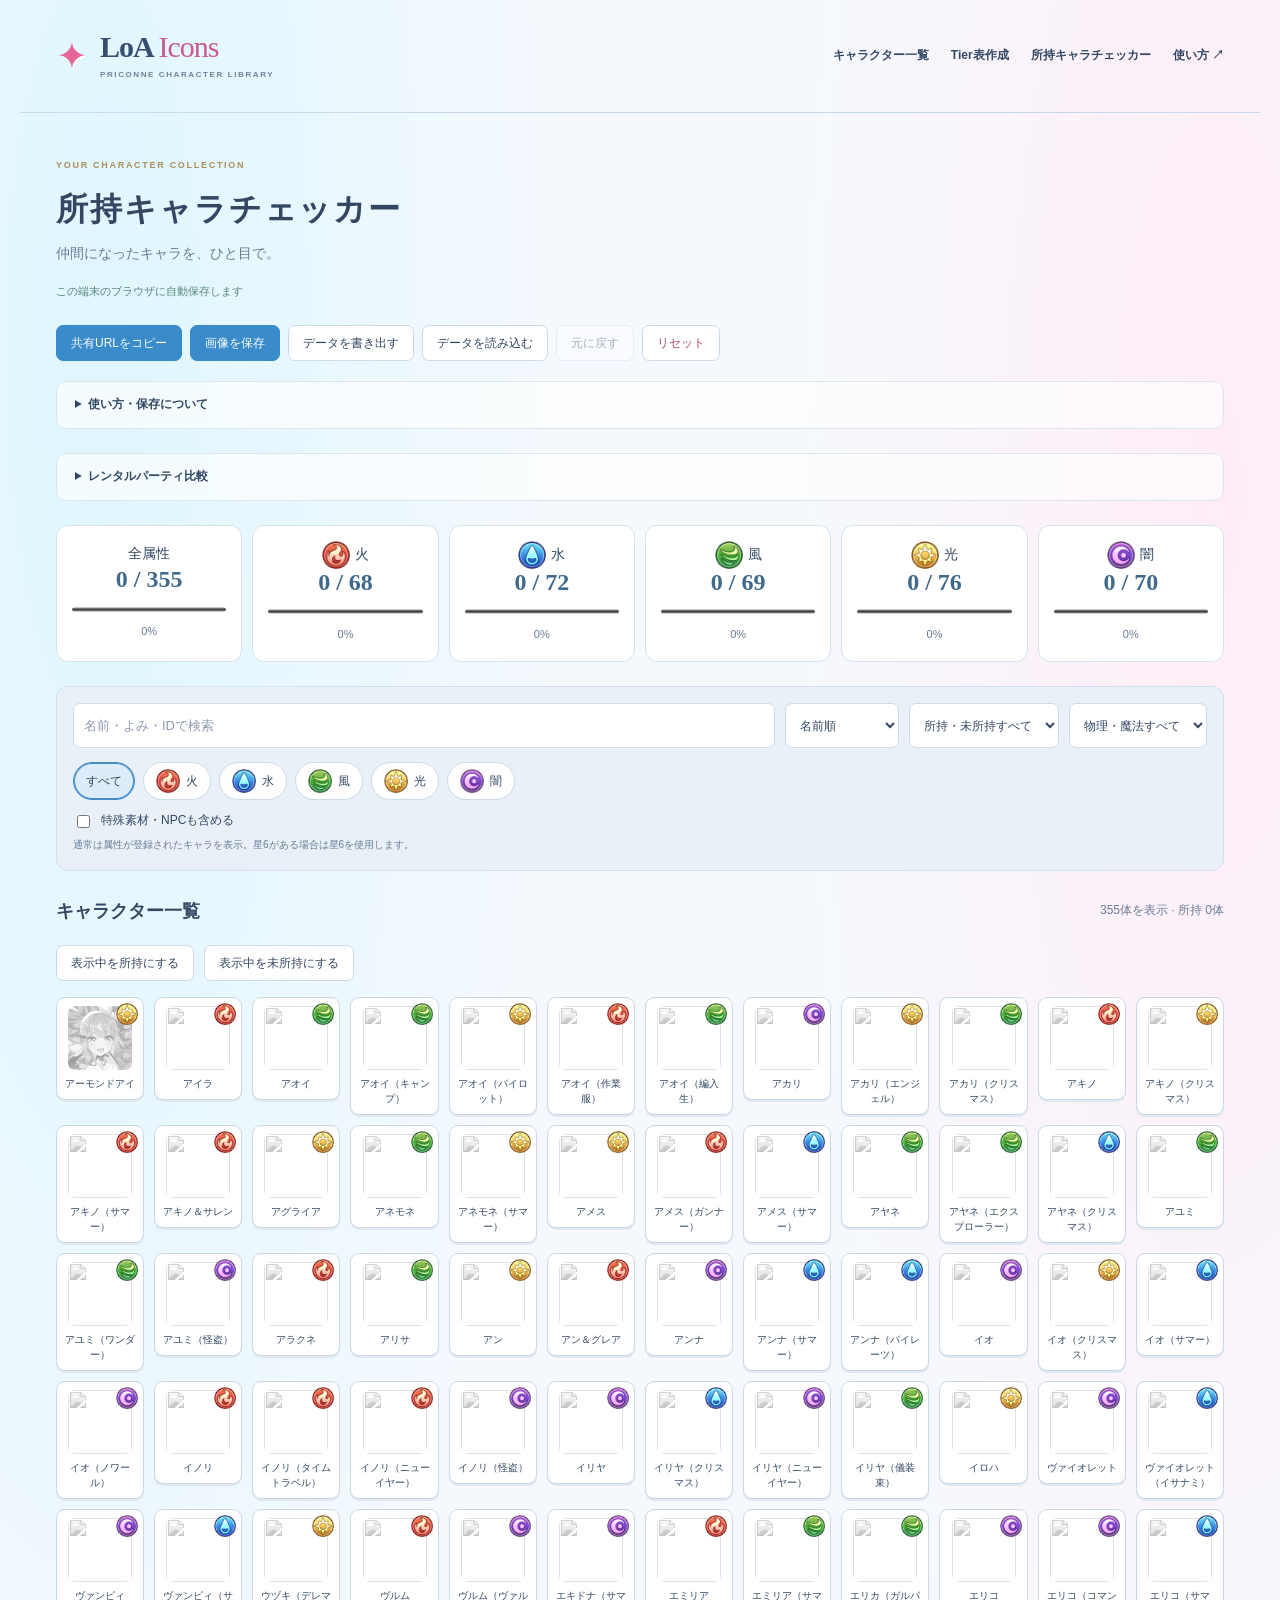
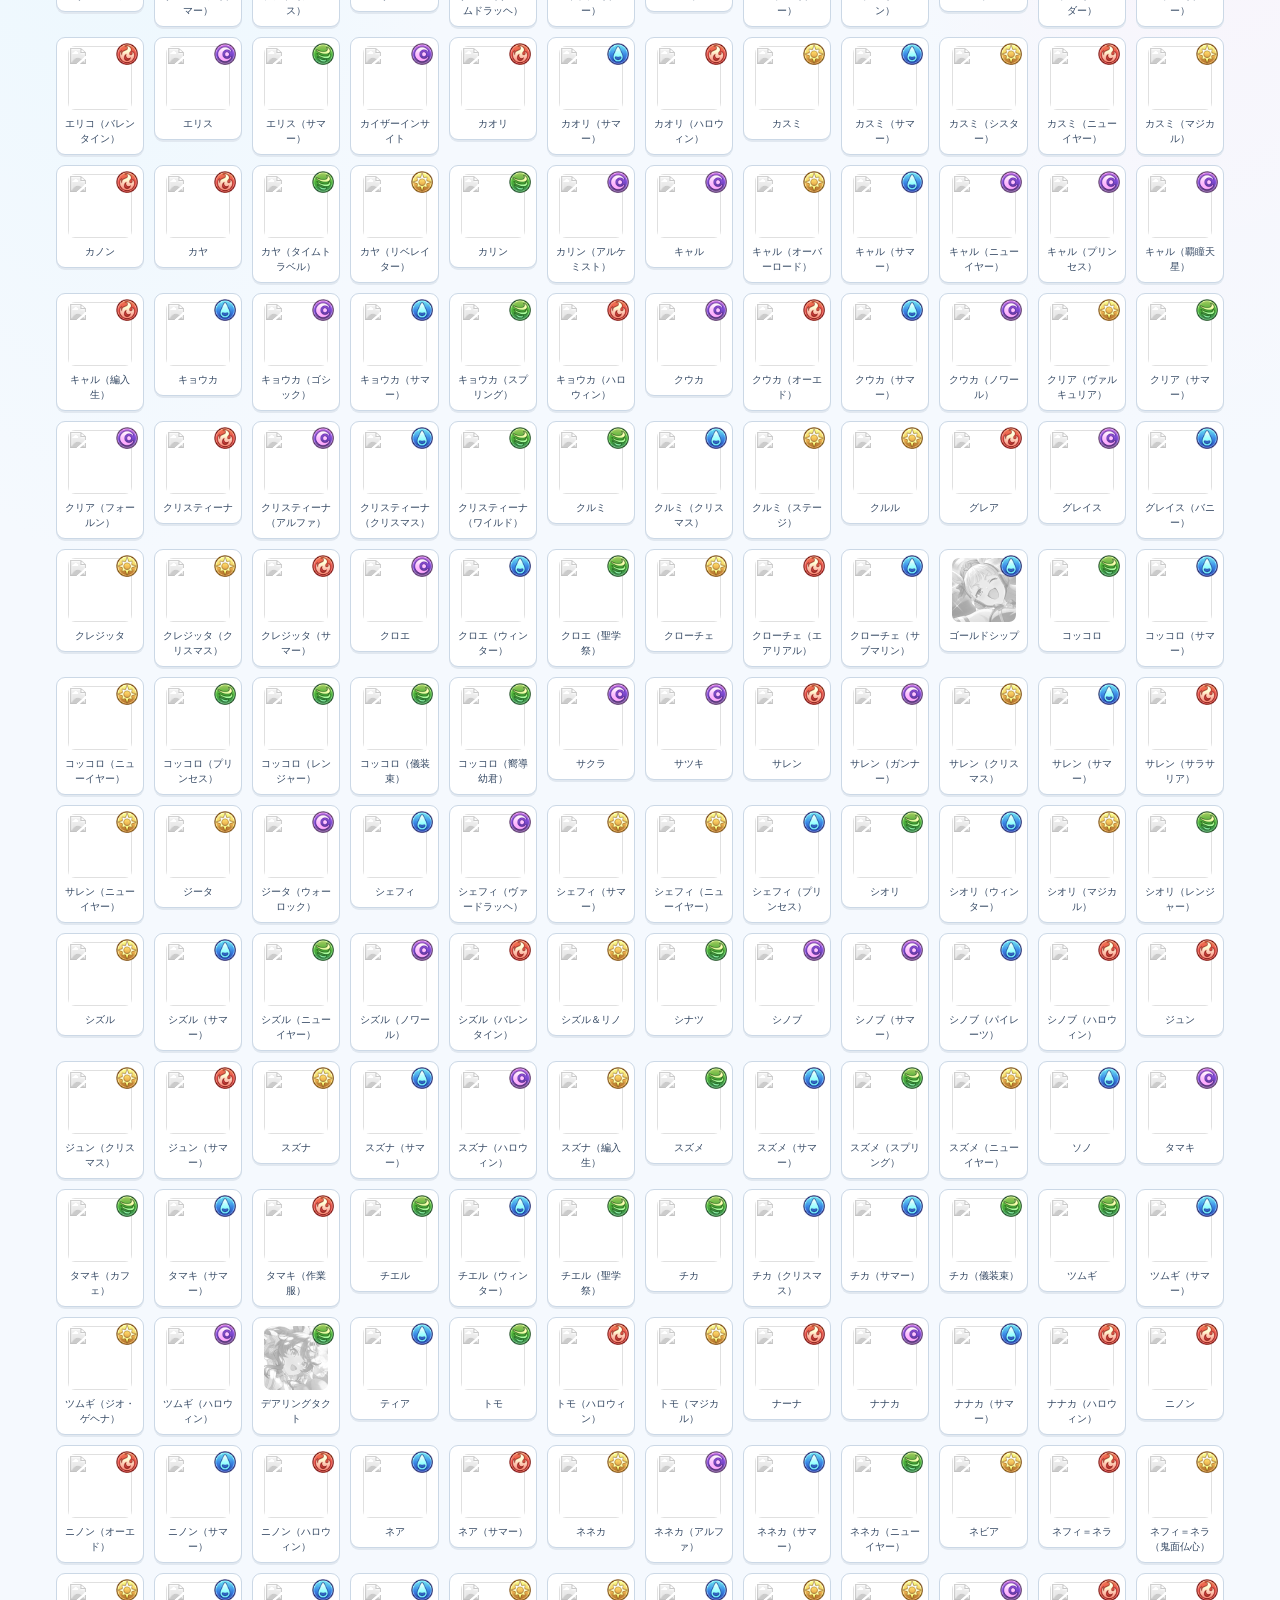
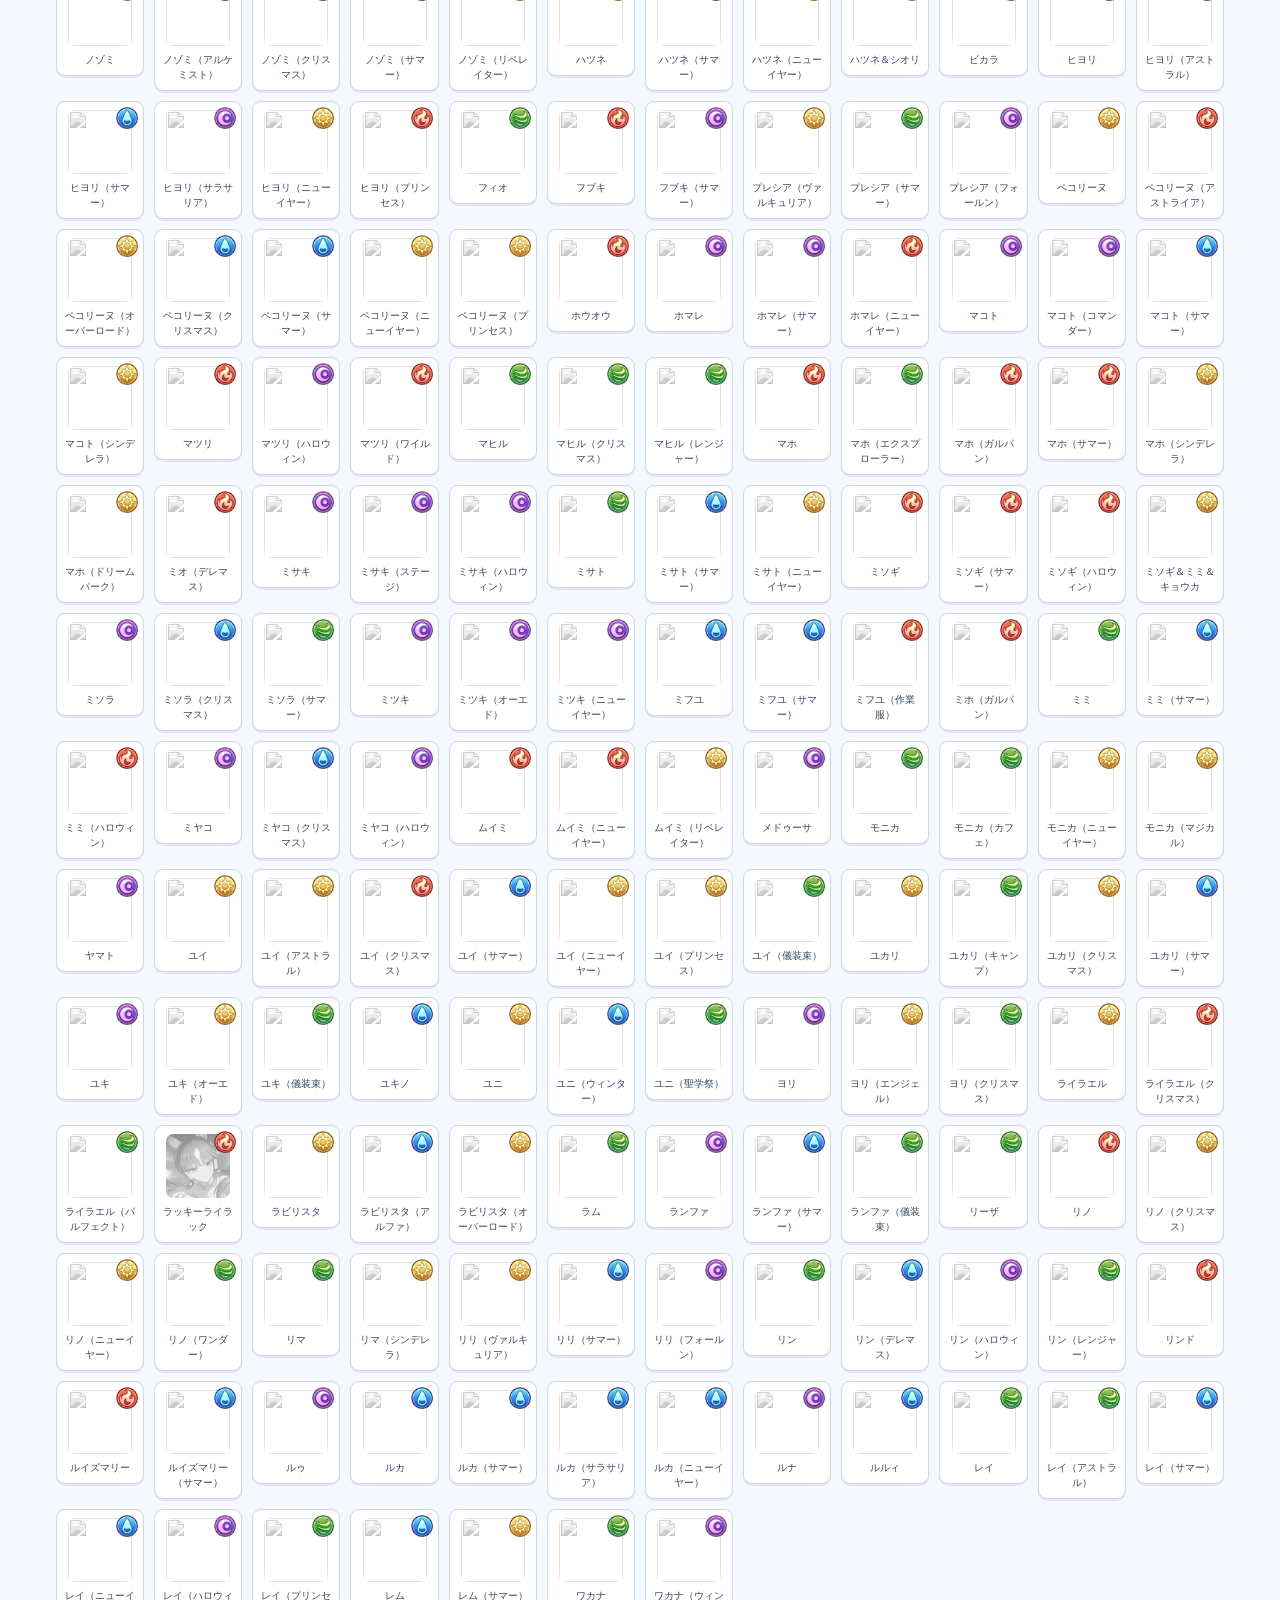
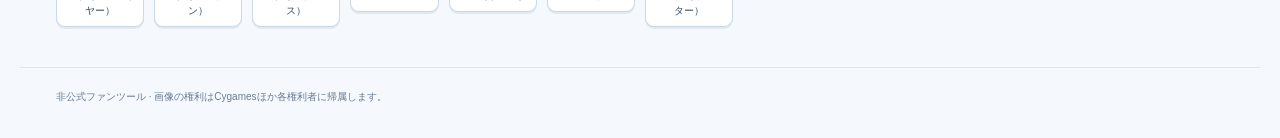
==== commit b553ef78: "Compare rental parties with optional Connect Rank and special equipment" ====
--- a/site/owned.html
+++ b/site/owned.html
@@ -1,8 +1,8 @@
-<!doctype html><html lang="ja"><head><meta charset="utf-8"><meta name="viewport" content="width=device-width,initial-scale=1"><title>所持キャラチェッカー｜LoA Icons</title><link rel="stylesheet" href="style.css?v=tools1"><link rel="stylesheet" href="tools.css?v=share1"></head><body data-tool="owned"><header class="top"><a class="brand" href="./"><span class="brand-gem" aria-hidden="true">✦</span><span class="brand-title">LoA <b>Icons</b><small>PRICONNE CHARACTER LIBRARY</small></span></a><nav><a href="./#library">キャラクター一覧</a><a href="tier.html">Tier表作成</a><a href="owned.html">所持キャラチェッカー</a><a class="source" href="./#guide">使い方 <span aria-hidden="true">↗</span></a></nav></header><main class="workshop"><section class="tool-intro"><span class="section-kicker">YOUR CHARACTER COLLECTION</span><h1>所持キャラチェッカー</h1><p>仲間になったキャラを、ひと目で。</p><span id="save-status" role="status">この端末のブラウザに自動保存します</span></section>
+<!doctype html><html lang="ja"><head><meta charset="utf-8"><meta name="viewport" content="width=device-width,initial-scale=1"><title>所持キャラチェッカー｜LoA Icons</title><link rel="stylesheet" href="style.css?v=tools1"><link rel="stylesheet" href="tools.css?v=rental1"></head><body data-tool="owned"><header class="top"><a class="brand" href="./"><span class="brand-gem" aria-hidden="true">✦</span><span class="brand-title">LoA <b>Icons</b><small>PRICONNE CHARACTER LIBRARY</small></span></a><nav><a href="./#library">キャラクター一覧</a><a href="tier.html">Tier表作成</a><a href="owned.html">所持キャラチェッカー</a><a class="source" href="./#guide">使い方 <span aria-hidden="true">↗</span></a></nav></header><main class="workshop"><section class="tool-intro"><span class="section-kicker">YOUR CHARACTER COLLECTION</span><h1>所持キャラチェッカー</h1><p>仲間になったキャラを、ひと目で。</p><span id="save-status" role="status">この端末のブラウザに自動保存します</span></section>
  <section id="share-notice" class="share-notice" hidden></section>
  <div class="tool-actions"><button id="share" class="primary">共有URLをコピー</button><button id="download-image" class="primary">画像を保存</button><button id="backup">データを書き出す</button><label class="file-button">データを読み込む<input type="file" id="restore" accept="application/json,.json"></label><button id="undo">元に戻す</button><button id="reset" class="danger">リセット</button></div>
  <section id="share-link" class="share-link" hidden></section>
  <details class="tool-guide"><summary>使い方・保存について</summary><p>キャラをクリックすると所持／未所持が切り替わります。「表示中を所持にする」で絞り込んだ範囲をまとめて登録できます。所持情報はTier表の絞り込みにも反映されます。</p><p>保存先はこの端末・このブラウザです。端末を移す前やブラウザのデータ削除前には「データを書き出す」でバックアップしてください。画像出力はPNGです。所持データとTier表のバックアップはそれぞれ別です。</p><p>「共有URLをコピー」でクランなどに共有できます。URLは作成時点の内容を保持し、後から編集しても以前のURLは変わりません。共有先では閲覧用で開き、保存済みの自分のデータは上書きしません。更新した内容を伝えるときはURLを作り直してください。</p></details>
- <section id="editor"></section>
+ <details id="rental" class="tool-guide"><summary>レンタルパーティ比較</summary><div id="rental-results"></div></details><section id="editor"></section>
  <section class="tool-filter" aria-label="キャラクターの絞り込み"><div class="filter-top"><input id="tool-search" type="search" maxlength="200" aria-label="キャラを検索" placeholder="名前・よみ・IDで検索"><select id="tool-sort" aria-label="並び順"><option value="name">名前順</option><option value="formation">隊列順</option><option value="id-desc">IDの大きい順</option></select><select id="owned-filter" aria-label="所持状態"><option value="all">所持・未所持すべて</option><option value="yes">所持のみ</option><option value="no">未所持のみ</option></select><select id="attack-filter" aria-label="攻撃方法"><option value="all">物理・魔法すべて</option><option>物理</option><option>魔法</option></select></div><div id="elements" class="element-filters" aria-label="属性"></div><label class="special-toggle"><input type="checkbox" id="include-special">特殊素材・NPCも含める</label><small>通常は属性が登録されたキャラを表示。星6がある場合は星6を使用します。</small></section>
- <section id="collection"><div class="collection-heading"><h2>キャラクター一覧</h2><span id="tool-count" aria-live="polite">読み込み中…</span></div><div id="bulk-actions"></div><div id="pool" class="mini-grid"></div><p id="no-results" hidden>条件に一致するキャラはいません。</p></section><p id="tool-message" role="status"></p></main><footer>非公式ファンツール · 画像の権利はCygamesほか各権利者に帰属します。</footer><script src="formation.js?v=formation1" defer></script><script src="share.js?v=share1" defer></script><script src="tools.js?v=share1" defer></script></body></html>+ <section id="collection"><div class="collection-heading"><h2>キャラクター一覧</h2><span id="tool-count" aria-live="polite">読み込み中…</span></div><div id="bulk-actions"></div><div id="pool" class="mini-grid"></div><p id="no-results" hidden>条件に一致するキャラはいません。</p></section><p id="tool-message" role="status"></p></main><footer>非公式ファンツール · 画像の権利はCygamesほか各権利者に帰属します。</footer><script src="formation.js?v=formation1" defer></script><script src="share.js?v=rental1" defer></script><script src="rental.js?v=1" defer></script><script src="tools.js?v=rental1" defer></script></body></html>
--- a/site/tools.css
+++ b/site/tools.css
@@ -4,3 +4,4 @@
 .share-notice{padding:18px 20px;border:1px solid #b6cfe5;background:#edf7ff;border-radius:12px;margin:0 0 20px;font-size:13px}.share-notice p{margin:8px 0;color:var(--muted);line-height:1.8}.share-actions{display:flex;align-items:center;flex-wrap:wrap;gap:16px;margin-top:12px}.share-notice a{font-size:12px;color:#3578a8}.shared-view #undo,.shared-view #reset,.shared-view .file-button,.shared-view .tier-toolbar,.shared-view .label-tools,.shared-view .row-controls,.shared-view #bulk-actions,.shared-view[data-tool=tier] #owned-filter{display:none}.shared-view .tier-row{grid-template-columns:130px 1fr}.shared-view .tier-slots:empty:after{content:'キャラの配置なし'}.shared-view .mini-card{cursor:default}.shared-view .tier-label input,.shared-view .board-title{pointer-events:none}.shared-view .tier-slots .mini-card:disabled{opacity:1}.share-error #editor,.share-error .tool-filter,.share-error #collection,.share-error .tool-actions{display:none}@media(max-width:650px){.shared-view .tier-row{grid-template-columns:90px 1fr}.share-actions{align-items:stretch;flex-direction:column}}
 
 .share-link{border:1px solid #c5d5e8;background:#fff;border-radius:10px;margin:0 0 20px;padding:14px 18px;font-size:12px}.share-link input{display:block;box-sizing:border-box;width:100%;min-width:0;margin:8px 0;padding:10px;border:1px solid #c5d5e8;border-radius:6px;font-size:12px;color:var(--muted)}.share-link a{color:#3578a8}.share-error #share-link{display:none}
+.owned-tile .mini-card{width:100%}.owned-tile label{display:flex;align-items:center;justify-content:space-between;gap:2px;font-size:11px;margin-top:3px}.owned-tile select{font-size:11px;padding:3px;min-width:0}.rental-members{display:grid;grid-template-columns:repeat(5,minmax(0,1fr));gap:6px}.rental-member{display:grid;align-content:start;justify-items:center;text-align:center;background:white;border:1px solid var(--line);border-radius:8px;padding:6px;font-size:12px}.rental-member img{width:56px;max-width:100%}.rental-member .gain{color:#176da1}.rental-member .loss{color:#a73749}.share-error #rental{display:none}@media(max-width:600px){.rental-members{grid-template-columns:repeat(3,minmax(0,1fr))}}
